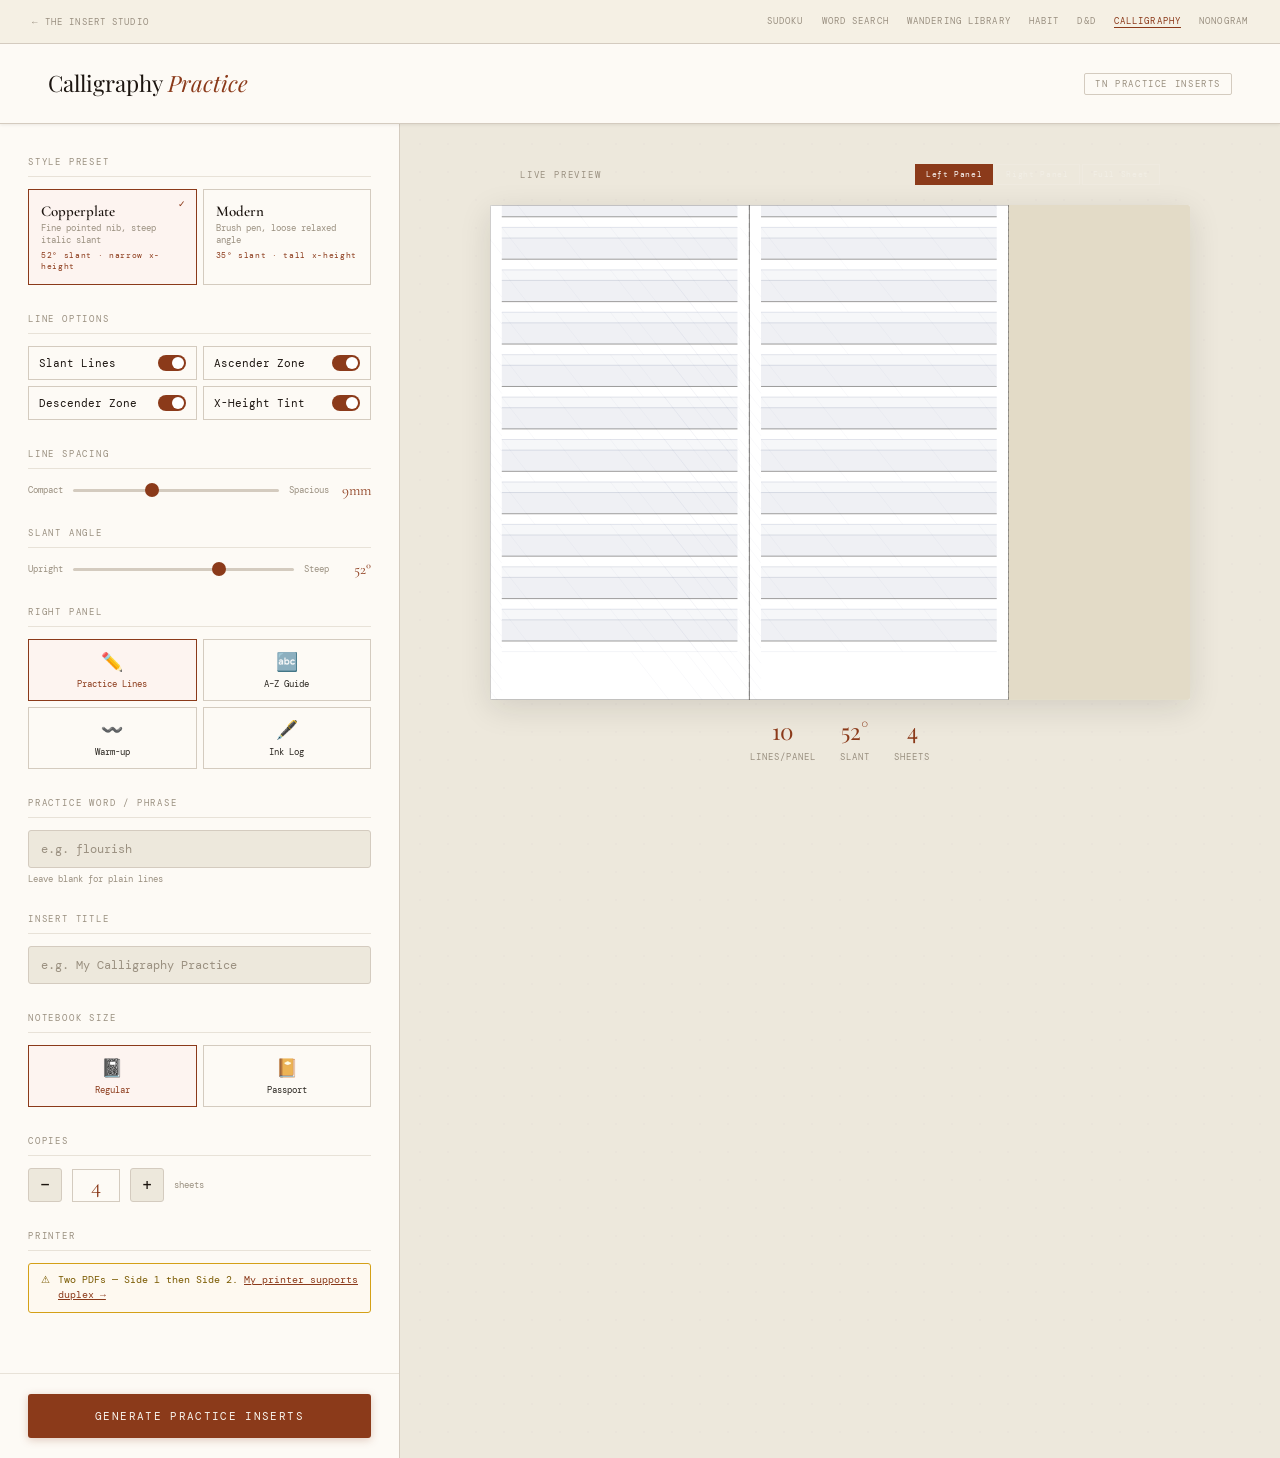
==== calligraphy/index.html @ ae4978d7 "Merge all tn-* generators into one site with a shared stylesheet - Move each generator to its own fo" ====
<!DOCTYPE html>
<html lang="en">
<head>
<meta charset="UTF-8">
<meta name="viewport" content="width=device-width, initial-scale=1.0">
<title>Calligraphy Practice Inserts — The Insert Studio</title>
<script src="../assets/jspdf.umd.min.js"></script>
<link href="https://fonts.googleapis.com/css2?family=Playfair+Display:ital,wght@0,400;0,700;0,900;1,400;1,700&family=DM+Mono:wght@300;400;500&family=IM+Fell+English:ital@0;1&family=Cormorant+Garamond:ital,wght@0,300;0,400;0,600;1,300;1,400&display=swap" rel="stylesheet">
<link rel="stylesheet" href="../assets/studio.css">
<script src="../assets/studio.js" defer></script>
<style>
/* calligraphy-specific styles; shared styles live in ../assets/studio.css */
:root { --ink-soft: #2a2620; --blue: #1a3a5c; --sage: #3a5c3a; }
/* ── Back nav ── */
/* ── Header ── */
/* ── Layout ── */
/* ── Settings ── */
/* Preset cards */
.preset-grid { display: grid; grid-template-columns: 1fr 1fr; gap: 6px; }
.preset-card { border: 1.5px solid var(--rule); padding: 12px; cursor: pointer; transition: all 0.12s; background: var(--warm); position: relative; }
.preset-card:hover { border-color: var(--accent); }
.preset-card.active { border-color: var(--accent); background: #fdf4f0; }
.preset-card.active::after { content: '✓'; position: absolute; top: 8px; right: 10px; font-size: 0.6rem; color: var(--accent); }
.preset-name { font-family: 'Cormorant Garamond', serif; font-size: 1rem; font-weight: 600; margin-bottom: 2px; }
.preset-sub { font-size: 0.58rem; color: var(--muted); line-height: 1.4; }
.preset-angle { font-size: 0.55rem; letter-spacing: 0.08em; color: var(--accent); margin-top: 4px; }
/* Toggle grid */
.toggle-grid { display: grid; grid-template-columns: 1fr 1fr; gap: 6px; }
.toggle-item { display: flex; align-items: center; justify-content: space-between; padding: 8px 10px; border: 1.5px solid var(--rule); background: var(--warm); cursor: pointer; }
.toggle-item:hover { border-color: var(--accent); }
.toggle-dot { width: 28px; height: 16px; background: var(--rule); border-radius: 8px; position: relative; transition: background 0.15s; flex-shrink: 0; }
.toggle-dot.on { background: var(--accent); }
.toggle-dot::after { content: ''; position: absolute; top: 2px; left: 2px; width: 12px; height: 12px; background: white; border-radius: 50%; transition: transform 0.15s; }
.toggle-dot.on::after { transform: translateX(12px); }
/* Slider */
.slider-row { display: flex; align-items: center; gap: 10px; }
.slider { flex: 1; -webkit-appearance: none; height: 3px; background: var(--rule); outline: none; border-radius: 2px; }
.slider::-webkit-slider-thumb { -webkit-appearance: none; width: 14px; height: 14px; background: var(--accent); border-radius: 50%; cursor: pointer; }
.slider-val { font-family: 'Cormorant Garamond', serif; font-size: 1rem; min-width: 32px; text-align: right; color: var(--accent); }
/* Mode selector */
.mode-grid { display: grid; grid-template-columns: 1fr 1fr; gap: 6px; }
.mode-btn { padding: 10px 8px; border: 1.5px solid var(--rule); background: var(--warm); cursor: pointer; font-family: 'DM Mono', monospace; font-size: 0.62rem; text-align: center; transition: all 0.12s; color: var(--ink-soft); }
.mode-btn:hover { border-color: var(--accent); }
.mode-btn.active { border-color: var(--accent); background: #fdf4f0; color: var(--accent); }
.mode-icon { display: block; font-size: 1.2rem; margin-bottom: 4px; }
/* Text input */
/* Count row */
.count-val { font-family: 'Cormorant Garamond', serif; font-size: 1.5rem; width: 48px; text-align: center; border: 1.5px solid var(--rule); background: var(--warm); padding: 2px; outline: none; color: var(--accent); -moz-appearance: textfield; }
.count-val::-webkit-inner-spin-button { -webkit-appearance: none; }
/* Duplex */
.duplex-banner.ok { background: #f0f7f0; border-color: #3a6a3a; color: #2a4a2a; }
/* Generate */
/* ── Preview ── */
.preview-tabs { display: flex; gap: 2px; }
.preview-tab { font-size: 0.54rem; letter-spacing: 0.08em; padding: 4px 10px; border: 1px solid rgba(255,255,255,0.1); cursor: pointer; background: transparent; color: rgba(255,255,255,0.3); transition: all 0.12s; font-family: 'DM Mono', monospace; }
.preview-tab.active { background: var(--accent); color: white; border-color: var(--accent); }
.preview-sheet { width: 100%; max-width: 700px; position: relative; z-index: 1; background: white; box-shadow: var(--shadow-lg); overflow: hidden; aspect-ratio: 297 / 210; }
/* Modal */
/* Word list hidden/shown */
.word-row { display: none; }
.word-row.visible { display: block; }
</style>
</head>
<body>

<nav class="topbar" data-tool="calligraphy"><a href="../">← The Insert Studio</a></nav>

<header>
  <div class="logo">Calligraphy <em>Practice</em></div>
  <div class="header-tag">TN Practice Inserts</div>
</header>

<main>
<aside class="settings-panel">
<div class="settings-inner">

  <!-- Style preset -->
  <div class="section">
    <div class="section-title">Style Preset</div>
    <div class="preset-grid">
      <div class="preset-card active" id="preset-copperplate" onclick="setPreset('copperplate')">
        <div class="preset-name">Copperplate</div>
        <div class="preset-sub">Fine pointed nib, steep italic slant</div>
        <div class="preset-angle">52° slant · narrow x-height</div>
      </div>
      <div class="preset-card" id="preset-modern" onclick="setPreset('modern')">
        <div class="preset-name">Modern</div>
        <div class="preset-sub">Brush pen, loose relaxed angle</div>
        <div class="preset-angle">35° slant · tall x-height</div>
      </div>
    </div>
  </div>

  <!-- Line options -->
  <div class="section">
    <div class="section-title">Line Options</div>
    <div class="toggle-grid">
      <div class="toggle-item" onclick="tog('slant')">
        <span class="toggle-label">Slant Lines</span>
        <div class="toggle-dot on" id="tog-slant"></div>
      </div>
      <div class="toggle-item" onclick="tog('ascender')">
        <span class="toggle-label">Ascender Zone</span>
        <div class="toggle-dot on" id="tog-ascender"></div>
      </div>
      <div class="toggle-item" onclick="tog('descender')">
        <span class="toggle-label">Descender Zone</span>
        <div class="toggle-dot on" id="tog-descender"></div>
      </div>
      <div class="toggle-item" onclick="tog('tint')">
        <span class="toggle-label">X-Height Tint</span>
        <div class="toggle-dot on" id="tog-tint"></div>
      </div>
    </div>
  </div>

  <!-- Line spacing -->
  <div class="section">
    <div class="section-title">Line Spacing</div>
    <div class="slider-row">
      <span style="font-size:0.58rem;color:var(--muted)">Compact</span>
      <input type="range" class="slider" id="spacingSlider" min="6" max="14" value="9" step="1" oninput="updateSpacingLabel();updatePreview()">
      <span style="font-size:0.58rem;color:var(--muted)">Spacious</span>
      <span class="slider-val" id="spacingVal">9mm</span>
    </div>
  </div>

  <!-- Slant angle -->
  <div class="section" id="slantSection">
    <div class="section-title">Slant Angle</div>
    <div class="slider-row">
      <span style="font-size:0.58rem;color:var(--muted)">Upright</span>
      <input type="range" class="slider" id="slantSlider" min="15" max="70" value="52" step="1" oninput="updateSlantLabel();updatePreview()">
      <span style="font-size:0.58rem;color:var(--muted)">Steep</span>
      <span class="slider-val" id="slantVal">52°</span>
    </div>
  </div>

  <!-- Right panel mode -->
  <div class="section">
    <div class="section-title">Right Panel</div>
    <div class="mode-grid">
      <button class="mode-btn active" id="mode-practice" onclick="setMode('practice')">
        <span class="mode-icon">✏️</span>Practice Lines
      </button>
      <button class="mode-btn" id="mode-alphabet" onclick="setMode('alphabet')">
        <span class="mode-icon">🔤</span>A–Z Guide
      </button>
      <button class="mode-btn" id="mode-warmup" onclick="setMode('warmup')">
        <span class="mode-icon">〰️</span>Warm-up
      </button>
      <button class="mode-btn" id="mode-inklog" onclick="setMode('inklog')">
        <span class="mode-icon">🖋️</span>Ink Log
      </button>
    </div>
  </div>

  <!-- Word / phrase (shown when mode = practice) -->
  <div class="section word-row visible" id="wordRow">
    <div class="section-title">Practice Word / Phrase</div>
    <input type="text" class="text-input" id="practiceWord" placeholder="e.g. flourish" maxlength="24" oninput="updatePreview()">
    <div style="font-size:0.58rem;color:var(--muted);margin-top:5px;">Leave blank for plain lines</div>
  </div>

  <!-- Insert title -->
  <div class="section">
    <div class="section-title">Insert Title</div>
    <input type="text" class="text-input" id="insertTitle" placeholder="e.g. My Calligraphy Practice" maxlength="32" oninput="updatePreview()">
  </div>

  <!-- Size -->
  <div class="section">
    <div class="section-title">Notebook Size</div>
    <div style="display:grid;grid-template-columns:1fr 1fr;gap:6px;">
      <label style="cursor:pointer;"><input type="radio" name="size" value="regular" checked style="display:none" onchange="updatePreview()">
        <div class="mode-btn active" id="size-regular" onclick="setSizeBtn('regular')"><span class="mode-icon">📓</span>Regular</div>
      </label>
      <label style="cursor:pointer;"><input type="radio" name="size" value="passport" style="display:none" onchange="updatePreview()">
        <div class="mode-btn" id="size-passport" onclick="setSizeBtn('passport')"><span class="mode-icon">📔</span>Passport</div>
      </label>
    </div>
  </div>

  <!-- Copies -->
  <div class="section">
    <div class="section-title">Copies</div>
    <div class="count-row">
      <button class="count-btn" onclick="changeCount(-1)">−</button>
      <input type="number" class="count-val" id="countVal" value="4" min="1" max="99">
      <button class="count-btn" onclick="changeCount(1)">+</button>
      <span style="font-size:0.58rem;color:var(--muted)">sheets</span>
    </div>
  </div>

  <!-- Printer -->
  <div class="section">
    <div class="section-title">Printer</div>
    <div id="duplexBanner" class="duplex-banner manual">
      <span>⚠</span>
      <span>Two PDFs — Side 1 then Side 2. <a href="#" id="duplexOverride" style="color:var(--accent)">My printer supports duplex →</a></span>
    </div>
  </div>

</div><!-- /settings-inner -->
<div class="settings-footer">
  <button class="generate-btn" id="generateBtn">Generate Practice Inserts</button>
  <div class="progress" id="progress">
    <div class="progress-track"><div class="progress-fill" id="progressFill"></div></div>
    <div class="progress-text" id="progressText">Ruling your pages...</div>
  </div>
</div>
</aside>

<!-- Preview -->
<section class="preview-panel">
  <div class="preview-header">
    <span class="preview-label">Live Preview</span>
    <div class="preview-tabs">
      <button class="preview-tab active" onclick="setPreviewTab('left')">Left Panel</button>
      <button class="preview-tab" onclick="setPreviewTab('right')">Right Panel</button>
      <button class="preview-tab" onclick="setPreviewTab('both')">Full Sheet</button>
    </div>
  </div>
  <div class="preview-sheet"><canvas id="previewCanvas"></canvas></div>
  <div class="preview-info">
    <div class="preview-stat"><span class="preview-stat-val" id="statLines">—</span><span class="preview-stat-label">Lines/Panel</span></div>
    <div class="preview-stat"><span class="preview-stat-val" id="statAngle">—</span><span class="preview-stat-label">Slant</span></div>
    <div class="preview-stat"><span class="preview-stat-val" id="statSheets">4</span><span class="preview-stat-label">Sheets</span></div>
  </div>
</section>
</main>

<div class="modal-overlay" id="modalOverlay">
  <div class="modal">
    <div class="modal-title">Two-step printing</div>
    <div class="modal-sub">Manual duplex</div>
    <div id="modalSteps"></div>
    <div class="modal-actions">
      <button class="modal-btn" id="modalBtn">Download PDF</button>
      <button class="modal-btn ghost" onclick="document.getElementById('modalOverlay').classList.remove('visible')">Close</button>
    </div>
  </div>
</div>

<script>
const { jsPDF } = window.jspdf;

// ── State ─────────────────────────────────────────────────────────────────────
const state = {
  preset: 'copperplate',
  slant: 52,
  spacing: 9,
  mode: 'practice',
  previewTab: 'both',
  toggles: { slant: true, ascender: true, descender: true, tint: true },
};

let duplexSupported = false;
let generatedDoc = null;

// Preset configs
const PRESETS = {
  copperplate: { slant: 52, spacing: 9,  ascRatio: 0.5, descRatio: 0.5, xRatio: 1.0, colour: [30,50,100] },
  modern:      { slant: 35, spacing: 11, ascRatio: 0.6, descRatio: 0.4, xRatio: 1.2, colour: [30,70,40]  },
};

// ── UI helpers ────────────────────────────────────────────────────────────────
function setPreset(p) {
  state.preset = p;
  const cfg = PRESETS[p];
  state.slant = cfg.slant;
  document.getElementById('slantSlider').value = cfg.slant;
  document.getElementById('slantVal').textContent = cfg.slant + '°';
  state.spacing = cfg.spacing;
  document.getElementById('spacingSlider').value = cfg.spacing;
  document.getElementById('spacingVal').textContent = cfg.spacing + 'mm';
  document.querySelectorAll('.preset-card').forEach(el => el.classList.remove('active'));
  document.getElementById('preset-' + p).classList.add('active');
  updatePreview();
}

function tog(key) {
  state.toggles[key] = !state.toggles[key];
  document.getElementById('tog-' + key).classList.toggle('on', state.toggles[key]);
  if (key === 'slant') document.getElementById('slantSection').style.opacity = state.toggles.slant ? '1' : '0.4';
  updatePreview();
}

function setMode(m) {
  state.mode = m;
  document.querySelectorAll('.mode-btn[id^="mode-"]').forEach(el => el.classList.remove('active'));
  document.getElementById('mode-' + m).classList.add('active');
  document.getElementById('wordRow').classList.toggle('visible', m === 'practice');
  updatePreview();
}

function setPreviewTab(t) {
  state.previewTab = t;
  document.querySelectorAll('.preview-tab').forEach((el,i) => el.classList.toggle('active', ['left','right','both'][i] === t));
  updatePreview();
}

function setSizeBtn(s) {
  document.getElementById('size-regular').classList.toggle('active', s === 'regular');
  document.getElementById('size-passport').classList.toggle('active', s === 'passport');
  document.querySelector(`input[value="${s}"]`).checked = true;
  updatePreview();
}

function changeCount(d) {
  const el = document.getElementById('countVal');
  el.value = Math.max(1, parseInt(el.value) + d);
  updateStats(); updatePreview();
}

function updateSpacingLabel() {
  state.spacing = parseInt(document.getElementById('spacingSlider').value);
  document.getElementById('spacingVal').textContent = state.spacing + 'mm';
}
function updateSlantLabel() {
  state.slant = parseInt(document.getElementById('slantSlider').value);
  document.getElementById('slantVal').textContent = state.slant + '°';
}

function getSize()  { return document.querySelector('input[name="size"]:checked')?.value || 'regular'; }
function getCount() { return parseInt(document.getElementById('countVal').value) || 4; }
function getWord()  { return document.getElementById('practiceWord')?.value.trim() || ''; }
function getTitle() { return document.getElementById('insertTitle')?.value.trim() || ''; }

function updateStats() {
  const spacing = parseInt(document.getElementById('spacingSlider').value);
  const ph = getSize() === 'regular' ? 210 : 98;
  const cfg = PRESETS[state.preset];
  const totalH = spacing * (1 + cfg.ascRatio + cfg.descRatio);
  const lines = Math.floor((ph - 16) / (totalH));
  document.getElementById('statLines').textContent = lines;
  document.getElementById('statAngle').textContent = state.slant + '°';
  document.getElementById('statSheets').textContent = getCount();
}

document.getElementById('duplexBanner').addEventListener('click', e => {
  if (e.target.id === 'duplexOverride') {
    e.preventDefault();
    duplexSupported = true;
    const b = document.getElementById('duplexBanner');
    b.className = 'duplex-banner ok';
    b.innerHTML = '<span>✓</span><span>Duplex enabled — one combined PDF.</span>';
  }
});
document.getElementById('modalOverlay').addEventListener('click', e => {
  if (e.target === document.getElementById('modalOverlay')) document.getElementById('modalOverlay').classList.remove('visible');
});

function setProgress(pct, text) {
  document.getElementById('progressFill').style.width = pct + '%';
  document.getElementById('progressText').textContent = text;
}

// ── PDF DRAWING ───────────────────────────────────────────────────────────────
function getLineConfig(spacingMM) {
  const cfg = PRESETS[state.preset];
  const x = spacingMM * cfg.xRatio;
  const a = spacingMM * cfg.ascRatio;
  const d = spacingMM * cfg.descRatio;
  return { x, a, d, total: x + a + d };
}

function drawPracticeGrid(doc, px, py, pw, ph, opts = {}) {
  const { spacing, slantAngle, showSlant, showAsc, showDesc, showTint, title, word } = opts;
  const cfg = PRESETS[state.preset];
  const lc = getLineConfig(spacing);
  const m = 5;
  const iw = pw - m * 2;

  // Background
  doc.setFillColor(255, 255, 255);
  doc.rect(px, py, pw, ph, 'F');

  // Title strip
  if (title) {
    doc.setFillColor(14, 12, 10);
    doc.rect(px, py, pw, 9, 'F');
    doc.setFont('times', 'italic');
    doc.setFontSize(6);
    doc.setTextColor(245, 240, 228);
    doc.text(title, px + pw / 2, py + 6, { align: 'center' });
  }

  const startY = py + (title ? 12 : m);
  const availH = ph - (title ? 12 : m) - m;
  const numLines = Math.floor(availH / lc.total);

  for (let i = 0; i < numLines; i++) {
    const by = startY + i * lc.total; // baseline Y

    // Ascender zone tint
    if (showTint && showAsc) {
      doc.setFillColor(cfg.colour[0], cfg.colour[1], cfg.colour[2]);
      doc.setGState(new doc.GState({ opacity: 0.04 }));
      doc.rect(px + m, by - lc.a, iw, lc.a, 'F');
      doc.setGState(new doc.GState({ opacity: 1 }));
    }
    // X-height tint
    if (showTint) {
      doc.setFillColor(cfg.colour[0], cfg.colour[1], cfg.colour[2]);
      doc.setGState(new doc.GState({ opacity: 0.07 }));
      doc.rect(px + m, by - lc.x, iw, lc.x, 'F');
      doc.setGState(new doc.GState({ opacity: 1 }));
    }

    // Descender line
    if (showDesc) {
      doc.setDrawColor(cfg.colour[0], cfg.colour[1], cfg.colour[2]);
      doc.setLineWidth(0.15);
      const dy = by + lc.d;
      doc.line(px + m, dy, px + pw - m, dy);
    }
    // X-height top line
    doc.setDrawColor(cfg.colour[0], cfg.colour[1], cfg.colour[2]);
    doc.setLineWidth(showAsc ? 0.2 : 0.3);
    doc.line(px + m, by - lc.x, px + pw - m, by - lc.x);

    // Ascender top line
    if (showAsc) {
      doc.setLineWidth(0.15);
      doc.line(px + m, by - lc.x - lc.a, px + pw - m, by - lc.x - lc.a);
    }

    // Baseline — bold
    doc.setDrawColor(20, 18, 14);
    doc.setLineWidth(0.4);
    doc.line(px + m, by, px + pw - m, by);

    // Slant lines
    if (showSlant) {
      const angleRad = (90 - slantAngle) * Math.PI / 180;
      const tanA = Math.tan(angleRad);
      const totalH = lc.total;
      const slantSpacing = totalH / tanA;
      const lineH = lc.a + lc.x + lc.d;
      const lineTop = by - lc.x - lc.a;
      const lineBot = by + lc.d;

      // Start from left margin, step across
      let sx = px + m - (Math.floor((px + m) / slantSpacing) + 1) * slantSpacing % slantSpacing;
      while (sx < px + pw - m) {
        const tx = sx + lineH * tanA;
        // Clip to panel: compute visible intersection
        const x1 = Math.max(px + m, Math.min(sx, tx));
        const x2 = Math.min(px + pw - m, Math.max(sx, tx));
        if (x2 > x1) {
          const t1 = (x1 - sx) / (lineH * tanA);
          const t2 = (x2 - sx) / (lineH * tanA);
          const y1 = lineTop + t1 * lineH;
          const y2 = lineTop + t2 * lineH;
          doc.setDrawColor(cfg.colour[0], cfg.colour[1], cfg.colour[2]);
          doc.setLineWidth(0.1);
          doc.line(x1, y1, x2, y2);
        }
        sx += slantSpacing;
      }
    }

    // Practice word ghost text
    if (word) {
      doc.setFont('times', 'italic');
      doc.setFontSize(lc.x * 2.1);
      doc.setTextColor(cfg.colour[0], cfg.colour[1], cfg.colour[2]);
      doc.setGState(new doc.GState({ opacity: 0.07 }));
      let repeat = word + '  ';
      while (doc.getTextWidth(repeat) < iw) repeat += word + '  ';
      doc.text(repeat, px + m, by - 0.5, { maxWidth: iw });
      doc.setGState(new doc.GState({ opacity: 1 }));
    }
  }

  // Outer border
  doc.setDrawColor(30, 25, 18);
  doc.setLineWidth(0.5);
  doc.rect(px, py, pw, ph);
}

function drawAlphabetPanel(doc, px, py, pw, ph, opts = {}) {
  const { title } = opts;
  const m = 5, iw = pw - m * 2;
  doc.setFillColor(255, 255, 255);
  doc.rect(px, py, pw, ph, 'F');

  if (title) {
    doc.setFillColor(14, 12, 10);
    doc.rect(px, py, pw, 9, 'F');
    doc.setFont('times', 'italic');
    doc.setFontSize(6);
    doc.setTextColor(245, 240, 228);
    doc.text('A–Z Guide', px + pw / 2, py + 6, { align: 'center' });
  }

  const startY = py + (title ? 13 : m + 2);
  const cols = 4, rows = 7;
  const letters = 'ABCDEFGHIJKLMNOPQRSTUVWXYZ'.split('');
  const cw = iw / cols;
  const ch = (ph - startY + py - m) / rows;

  letters.forEach((lt, i) => {
    if (i >= 26) return;
    const col = i % cols;
    const row = Math.floor(i / cols);
    const cx = px + m + col * cw;
    const cy = startY + row * ch;

    // Cell border
    doc.setDrawColor(200, 190, 170);
    doc.setLineWidth(0.15);
    doc.rect(cx, cy, cw, ch);

    // Letter label
    doc.setFont('times', 'bold');
    doc.setFontSize(5);
    doc.setTextColor(160, 145, 120);
    doc.text(lt, cx + 1.5, cy + 4.5);

    // Guide baseline in cell
    const cfg = PRESETS[state.preset];
    doc.setDrawColor(cfg.colour[0], cfg.colour[1], cfg.colour[2]);
    doc.setLineWidth(0.2);
    const bly = cy + ch * 0.72;
    doc.line(cx + 1, bly, cx + cw - 1, bly);
    doc.setLineWidth(0.1);
    doc.line(cx + 1, bly - ch * 0.28, cx + cw - 1, bly - ch * 0.28);

    // Ghost letter
    doc.setFont('times', 'italic');
    doc.setFontSize(ch * 1.0);
    doc.setTextColor(cfg.colour[0], cfg.colour[1], cfg.colour[2]);
    doc.setGState(new doc.GState({ opacity: 0.09 }));
    doc.text(lt.toLowerCase(), cx + cw / 2, bly, { align: 'center' });
    doc.setGState(new doc.GState({ opacity: 1 }));
  });

  // Lowercase second pass below
  doc.setFont('times', 'italic');
  doc.setFontSize(5);
  doc.setTextColor(180, 160, 130);
  const notesY = startY + rows * ch + 3;
  if (notesY < py + ph - 6) {
    doc.text('Practice writing each letter between the guide lines in each cell.', px + pw / 2, notesY, { align: 'center', maxWidth: iw });
  }

  doc.setDrawColor(30, 25, 18);
  doc.setLineWidth(0.5);
  doc.rect(px, py, pw, ph);
}

function drawWarmupPanel(doc, px, py, pw, ph, opts = {}) {
  const m = 5, iw = pw - m * 2;
  doc.setFillColor(255, 255, 255);
  doc.rect(px, py, pw, ph, 'F');

  doc.setFillColor(14, 12, 10);
  doc.rect(px, py, pw, 9, 'F');
  doc.setFont('times', 'italic');
  doc.setFontSize(6);
  doc.setTextColor(245, 240, 228);
  doc.text('Warm-up Strokes', px + pw / 2, py + 6, { align: 'center' });

  const cfg = PRESETS[state.preset];
  const strokes = [
    { name: 'Upstrokes',    hint: 'thin, hairline up' },
    { name: 'Downstrokes',  hint: 'thick, shaded down' },
    { name: 'Ovals',        hint: 'counter-clockwise' },
    { name: 'Compound curve', hint: 'thin up, thick down' },
    { name: 'Loops',        hint: 'ascender loops' },
    { name: 'Underturn',    hint: 'u-shape' },
  ];

  const sectionH = (ph - 12) / strokes.length;

  strokes.forEach((s, i) => {
    const sy = py + 12 + i * sectionH;

    // Label
    doc.setFont('times', 'italic');
    doc.setFontSize(4.5);
    doc.setTextColor(120, 100, 70);
    doc.text(`${s.name}  ·  ${s.hint}`, px + m, sy + 4);

    // Baseline
    doc.setDrawColor(20, 18, 14);
    doc.setLineWidth(0.35);
    const bly = sy + sectionH * 0.78;
    doc.line(px + m, bly, px + pw - m, bly);
    // X-height
    doc.setDrawColor(cfg.colour[0], cfg.colour[1], cfg.colour[2]);
    doc.setLineWidth(0.15);
    doc.line(px + m, bly - sectionH * 0.3, px + pw - m, bly - sectionH * 0.3);

    // Tint
    doc.setFillColor(cfg.colour[0], cfg.colour[1], cfg.colour[2]);
    doc.setGState(new doc.GState({ opacity: 0.05 }));
    doc.rect(px + m, bly - sectionH * 0.3, iw, sectionH * 0.3, 'F');
    doc.setGState(new doc.GState({ opacity: 1 }));

    // Divider
    if (i > 0) {
      doc.setDrawColor(210, 200, 180);
      doc.setLineWidth(0.1);
      doc.line(px + m, sy, px + pw - m, sy);
    }
  });

  doc.setDrawColor(30, 25, 18);
  doc.setLineWidth(0.5);
  doc.rect(px, py, pw, ph);
}

function drawInkLogPanel(doc, px, py, pw, ph) {
  const m = 5, iw = pw - m * 2;
  doc.setFillColor(255, 255, 255);
  doc.rect(px, py, pw, ph, 'F');

  doc.setFillColor(14, 12, 10);
  doc.rect(px, py, pw, 9, 'F');
  doc.setFont('times', 'italic');
  doc.setFontSize(6);
  doc.setTextColor(245, 240, 228);
  doc.text('Ink & Tools Log', px + pw / 2, py + 6, { align: 'center' });

  const entries = 5;
  const entryH = (ph - 16) / entries;
  const cfg = PRESETS[state.preset];

  for (let i = 0; i < entries; i++) {
    const ey = py + 14 + i * entryH;

    doc.setDrawColor(190, 175, 150);
    doc.setLineWidth(0.2);
    doc.rect(px + m, ey, iw, entryH - 1);

    // Swatch box
    const swatchW = 14, swatchH = entryH * 0.5;
    doc.setDrawColor(160, 145, 120);
    doc.setLineWidth(0.2);
    doc.rect(px + m + 1, ey + entryH * 0.25, swatchW, swatchH);

    // Fields
    const fx = px + m + swatchW + 4;
    const fw = iw - swatchW - 5;
    const fields = [['Ink', fw * 0.5], ['Nib', fw * 0.25], ['Date', fw * 0.25]];
    let fx2 = fx;
    fields.forEach(([label, w]) => {
      doc.setFont('times', 'italic');
      doc.setFontSize(3.8);
      doc.setTextColor(140, 120, 90);
      doc.text(label, fx2, ey + 5);
      doc.setDrawColor(180, 165, 140);
      doc.setLineWidth(0.15);
      doc.setLineDashPattern([0.5, 0.8], 0);
      doc.line(fx2, ey + 7.5, fx2 + w - 2, ey + 7.5);
      doc.setLineDashPattern([], 0);
      fx2 += w;
    });

    // Notes line
    doc.setFont('times', 'italic');
    doc.setFontSize(3.5);
    doc.setTextColor(160, 140, 110);
    doc.text('Notes:', px + m + swatchW + 4, ey + entryH * 0.72);
    doc.setDrawColor(190, 175, 150);
    doc.setLineWidth(0.15);
    doc.line(px + m + swatchW + 16, ey + entryH * 0.73, px + pw - m - 1, ey + entryH * 0.73);
  }

  doc.setDrawColor(30, 25, 18);
  doc.setLineWidth(0.5);
  doc.rect(px, py, pw, ph);
}

// ── Build right panel ─────────────────────────────────────────────────────────
function drawRightPanel(doc, px, py, pw, ph, opts) {
  if (state.mode === 'practice') {
    drawPracticeGrid(doc, px, py, pw, ph, opts);
  } else if (state.mode === 'alphabet') {
    drawAlphabetPanel(doc, px, py, pw, ph, opts);
  } else if (state.mode === 'warmup') {
    drawWarmupPanel(doc, px, py, pw, ph, opts);
  } else if (state.mode === 'inklog') {
    drawInkLogPanel(doc, px, py, pw, ph);
  }
}

// ── Build doc ─────────────────────────────────────────────────────────────────
function buildDoc() {
  const doc = new jsPDF({ orientation: 'landscape', unit: 'mm', format: 'a4' });
  const W = 297, H = 210;
  const size = getSize();
  const colW = size === 'regular' ? 110 : 134;
  const ph = size === 'regular' ? 210 : 98;
  const count = getCount();
  const title = getTitle();
  const word  = getWord();

  const opts = {
    spacing: state.spacing,
    slantAngle: state.slant,
    showSlant: state.toggles.slant,
    showAsc: state.toggles.ascender,
    showDesc: state.toggles.descender,
    showTint: state.toggles.tint,
    title,
    word,
  };

  for (let i = 0; i < count; i++) {
    if (i > 0) doc.addPage();

    if (size === 'regular') {
      // Left: practice grid, Right: selected panel
      drawPracticeGrid(doc, 0, 0, colW, H, opts);
      drawRightPanel(doc, colW, 0, colW, H, opts);
    } else {
      // Passport: 4 panels on A4
      const sx = (W - colW * 2) / 2, sy = (H - ph * 2) / 2;
      drawPracticeGrid(doc, sx, sy, colW, ph, opts);
      drawRightPanel(doc, sx + colW, sy, colW, ph, opts);
      drawPracticeGrid(doc, sx, sy + ph, colW, ph, opts);
      drawRightPanel(doc, sx + colW, sy + ph, colW, ph, opts);
    }

    // Fold/cut lines
    doc.setDrawColor(100, 100, 100); doc.setLineWidth(0.25);
    doc.setLineDashPattern([2, 1.5], 0); doc.line(colW, 0, colW, H);
    doc.setLineDashPattern([0.8, 2], 0); doc.setDrawColor(80, 80, 80);
    doc.line(2 * colW, 0, 2 * colW, H);
    doc.setLineDashPattern([], 0);
    doc.setFont('times', 'italic'); doc.setFontSize(3.8); doc.setTextColor(140, 130, 110);
    doc.text('--- fold', 2 * colW + 2, H / 2 - 4);
    doc.text('... cut', 2 * colW + 2, H / 2);
  }
  return doc;
}

// ── Generate ──────────────────────────────────────────────────────────────────
document.getElementById('generateBtn').addEventListener('click', async () => {
  const btn = document.getElementById('generateBtn');
  btn.disabled = true;
  document.getElementById('progress').classList.add('visible');
  setProgress(30, 'Ruling your pages...');
  await new Promise(r => setTimeout(r, 80));
  setProgress(75, 'Drawing guide lines...');
  await new Promise(r => setTimeout(r, 80));
  const doc = buildDoc();
  const slug = state.preset + '-calligraphy';
  setProgress(100, 'Done!');
  await new Promise(r => setTimeout(r, 300));

  if (duplexSupported) {
    doc.save(`${slug}.pdf`);
  } else {
    generatedDoc = { doc, slug };
    document.getElementById('modalSteps').innerHTML = `
      <div class="step"><div class="step-num">1</div><div class="step-text">Click <strong>Download</strong> and print on A4 <strong>landscape</strong>.</div></div>
      <div class="step"><div class="step-num">2</div><div class="step-text">Flip the stack face-down, reinsert without rotating.</div></div>
      <div class="step"><div class="step-num">3</div><div class="step-text">Fold at 110mm, cut at 220mm. Trim and insert into your TN.</div></div>`;
    const mb = document.getElementById('modalBtn');
    mb.textContent = 'Download PDF'; mb.disabled = false;
    mb.onclick = () => {
      generatedDoc.doc.save(generatedDoc.slug + '.pdf');
      document.querySelectorAll('#modalSteps .step-num').forEach(el => { el.classList.add('done'); el.textContent = '✓'; });
      mb.textContent = '✓ Done!'; mb.disabled = true;
    };
    document.getElementById('modalOverlay').classList.add('visible');
  }

  btn.disabled = false;
  document.getElementById('progress').classList.remove('visible');
  document.getElementById('progressFill').style.width = '0%';
});

// ── CANVAS PREVIEW ────────────────────────────────────────────────────────────
function updatePreview() {
  updateStats();
  const canvas = document.getElementById('previewCanvas');
  const rect = canvas.parentElement.getBoundingClientRect();
  const W = rect.width, H = rect.height;
  if (!W || !H) { setTimeout(updatePreview, 150); return; }
  canvas.style.width = W + 'px'; canvas.style.height = H + 'px';
  canvas.width = Math.round(W * devicePixelRatio);
  canvas.height = Math.round(H * devicePixelRatio);
  const ctx = canvas.getContext('2d');
  ctx.scale(devicePixelRatio, devicePixelRatio);
  ctx.fillStyle = '#f0ead8'; ctx.fillRect(0, 0, W, H);

  const sc = W / 297;
  const colW = 110 * sc;
  const tab = state.previewTab;

  if (tab === 'both' || tab === 'left') {
    drawCanvasGrid(ctx, 0, 0, colW, H, sc);
  }
  if (tab === 'both' || tab === 'right') {
    if (state.mode === 'practice') drawCanvasGrid(ctx, colW, 0, colW, H, sc);
    else if (state.mode === 'alphabet') drawCanvasAlphabet(ctx, colW, 0, colW, H, sc);
    else if (state.mode === 'warmup')   drawCanvasWarmup(ctx, colW, 0, colW, H, sc);
    else if (state.mode === 'inklog')   drawCanvasInklog(ctx, colW, 0, colW, H, sc);
  }

  if (tab === 'both') {
    // Fold line
    ctx.strokeStyle = 'rgba(100,100,100,0.4)'; ctx.lineWidth = 0.8;
    ctx.setLineDash([5, 4]); ctx.beginPath(); ctx.moveTo(colW, 0); ctx.lineTo(colW, H); ctx.stroke();
    // Cut line
    ctx.setLineDash([2, 4]); ctx.strokeStyle = 'rgba(80,80,80,0.4)';
    ctx.beginPath(); ctx.moveTo(2 * colW, 0); ctx.lineTo(2 * colW, H); ctx.stroke();
    ctx.setLineDash([]);
    // Waste strip
    ctx.fillStyle = 'rgba(200,190,165,0.35)'; ctx.fillRect(2 * colW, 0, W - 2 * colW, H);
  }
}

function getCanvasCfg() {
  return PRESETS[state.preset];
}

function drawCanvasGrid(ctx, px, py, pw, ph, sc) {
  const cfg = getCanvasCfg();
  const m = 5 * sc;
  const spacing = state.spacing * sc;
  const lc = {
    x: spacing * cfg.xRatio,
    a: spacing * cfg.ascRatio,
    d: spacing * cfg.descRatio,
  };
  lc.total = lc.x + lc.a + lc.d;

  ctx.fillStyle = '#fff'; ctx.fillRect(px, py, pw, ph);

  const title = getTitle();
  let startY = py + m;
  if (title) {
    ctx.fillStyle = '#0e0c0a'; ctx.fillRect(px, py, pw, 9 * sc);
    ctx.font = `italic ${5 * sc}px serif`; ctx.fillStyle = '#f5f0e4';
    ctx.textAlign = 'center'; ctx.fillText(title, px + pw / 2, py + 6.5 * sc); ctx.textAlign = 'left';
    startY = py + 12 * sc;
  }

  const availH = ph - (startY - py) - m;
  const numLines = Math.floor(availH / lc.total);
  const [cr, cg, cb] = cfg.colour;

  for (let i = 0; i < numLines; i++) {
    const by = startY + i * lc.total;

    // Ascender tint
    if (state.toggles.tint && state.toggles.ascender) {
      ctx.fillStyle = `rgba(${cr},${cg},${cb},0.04)`;
      ctx.fillRect(px + m, by - lc.a - lc.x, pw - m * 2, lc.a);
    }
    // X-height tint
    if (state.toggles.tint) {
      ctx.fillStyle = `rgba(${cr},${cg},${cb},0.07)`;
      ctx.fillRect(px + m, by - lc.x, pw - m * 2, lc.x);
    }

    // Ascender line
    if (state.toggles.ascender) {
      ctx.strokeStyle = `rgba(${cr},${cg},${cb},0.35)`;
      ctx.lineWidth = 0.2; ctx.setLineDash([]);
      ctx.beginPath(); ctx.moveTo(px + m, by - lc.x - lc.a); ctx.lineTo(px + pw - m, by - lc.x - lc.a); ctx.stroke();
    }
    // X-height line
    ctx.strokeStyle = `rgba(${cr},${cg},${cb},0.5)`;
    ctx.lineWidth = 0.25;
    ctx.beginPath(); ctx.moveTo(px + m, by - lc.x); ctx.lineTo(px + pw - m, by - lc.x); ctx.stroke();

    // Baseline
    ctx.strokeStyle = 'rgba(20,18,14,0.8)'; ctx.lineWidth = 0.5;
    ctx.beginPath(); ctx.moveTo(px + m, by); ctx.lineTo(px + pw - m, by); ctx.stroke();

    // Descender line
    if (state.toggles.descender) {
      ctx.strokeStyle = `rgba(${cr},${cg},${cb},0.3)`;
      ctx.lineWidth = 0.18;
      ctx.beginPath(); ctx.moveTo(px + m, by + lc.d); ctx.lineTo(px + pw - m, by + lc.d); ctx.stroke();
    }

    // Slant lines
    if (state.toggles.slant) {
      const angleRad = (90 - state.slant) * Math.PI / 180;
      const tanA = Math.tan(angleRad);
      const lineH = lc.a + lc.x + lc.d;
      const slantSpacing = lineH / tanA;
      const lineTop = by - lc.x - lc.a;
      const lineBot = by + lc.d;

      ctx.strokeStyle = `rgba(${cr},${cg},${cb},0.2)`;
      ctx.lineWidth = 0.15;
      let sx = px + m - (slantSpacing * 3);
      while (sx < px + pw) {
        const bx = sx + lineH * tanA;
        ctx.beginPath();
        ctx.moveTo(Math.max(px + m, sx), sx >= px + m ? lineTop : lineTop + (px + m - sx) / tanA);
        ctx.lineTo(Math.min(px + pw - m, bx), bx <= px + pw - m ? lineBot : lineTop + (px + pw - m - sx) / tanA);
        ctx.stroke();
        sx += slantSpacing;
      }
    }
  }

  // Panel border
  ctx.strokeStyle = 'rgba(20,18,14,0.7)'; ctx.lineWidth = 0.6;
  ctx.strokeRect(px, py, pw, ph);
}

function drawCanvasAlphabet(ctx, px, py, pw, ph, sc) {
  const cfg = getCanvasCfg();
  const m = 5 * sc;
  ctx.fillStyle = '#fff'; ctx.fillRect(px, py, pw, ph);
  ctx.fillStyle = '#0e0c0a'; ctx.fillRect(px, py, pw, 9 * sc);
  ctx.font = `italic ${5 * sc}px serif`; ctx.fillStyle = '#f5f0e4';
  ctx.textAlign = 'center'; ctx.fillText('A–Z Guide', px + pw / 2, py + 6.5 * sc); ctx.textAlign = 'left';

  const letters = 'ABCDEFGHIJKLMNOPQRSTUVWXYZ'.split('');
  const cols = 4, rows = 7;
  const startY = py + 12 * sc;
  const cw = (pw - m * 2) / cols;
  const ch = (ph - 12 * sc - m) / rows;
  const [cr, cg, cb] = cfg.colour;

  letters.slice(0, 26).forEach((lt, i) => {
    const col = i % cols, row = Math.floor(i / cols);
    const cx = px + m + col * cw, cy = startY + row * ch;
    ctx.strokeStyle = 'rgba(200,190,170,0.6)'; ctx.lineWidth = 0.2;
    ctx.strokeRect(cx, cy, cw, ch);
    ctx.font = `bold ${4 * sc}px serif`; ctx.fillStyle = 'rgba(160,145,120,0.8)';
    ctx.fillText(lt, cx + 1.5 * sc, cy + 4.5 * sc);
    const bly = cy + ch * 0.72;
    ctx.strokeStyle = `rgba(${cr},${cg},${cb},0.5)`; ctx.lineWidth = 0.2;
    ctx.beginPath(); ctx.moveTo(cx + sc, bly); ctx.lineTo(cx + cw - sc, bly); ctx.stroke();
    ctx.strokeStyle = `rgba(${cr},${cg},${cb},0.25)`; ctx.lineWidth = 0.12;
    ctx.beginPath(); ctx.moveTo(cx + sc, bly - ch * 0.28); ctx.lineTo(cx + cw - sc, bly - ch * 0.28); ctx.stroke();
    ctx.font = `italic ${ch * 0.9}px serif`;
    ctx.fillStyle = `rgba(${cr},${cg},${cb},0.09)`;
    ctx.textAlign = 'center'; ctx.fillText(lt.toLowerCase(), cx + cw / 2, bly); ctx.textAlign = 'left';
  });
  ctx.strokeStyle = 'rgba(20,18,14,0.7)'; ctx.lineWidth = 0.6; ctx.strokeRect(px, py, pw, ph);
}

function drawCanvasWarmup(ctx, px, py, pw, ph, sc) {
  const cfg = getCanvasCfg();
  const m = 5 * sc;
  ctx.fillStyle = '#fff'; ctx.fillRect(px, py, pw, ph);
  ctx.fillStyle = '#0e0c0a'; ctx.fillRect(px, py, pw, 9 * sc);
  ctx.font = `italic ${5 * sc}px serif`; ctx.fillStyle = '#f5f0e4';
  ctx.textAlign = 'center'; ctx.fillText('Warm-up Strokes', px + pw / 2, py + 6.5 * sc); ctx.textAlign = 'left';

  const strokes = ['Upstrokes','Downstrokes','Ovals','Compound Curve','Loops','Underturn'];
  const sectionH = (ph - 12 * sc) / strokes.length;
  const [cr, cg, cb] = cfg.colour;

  strokes.forEach((s, i) => {
    const sy = py + 12 * sc + i * sectionH;
    ctx.font = `italic ${3.8 * sc}px serif`; ctx.fillStyle = 'rgba(120,100,70,0.7)';
    ctx.fillText(s, px + m, sy + 4 * sc);
    if (i > 0) {
      ctx.strokeStyle = 'rgba(210,200,180,0.5)'; ctx.lineWidth = 0.12;
      ctx.beginPath(); ctx.moveTo(px + m, sy); ctx.lineTo(px + pw - m, sy); ctx.stroke();
    }
    const bly = sy + sectionH * 0.78;
    ctx.strokeStyle = 'rgba(20,18,14,0.75)'; ctx.lineWidth = 0.45;
    ctx.beginPath(); ctx.moveTo(px + m, bly); ctx.lineTo(px + pw - m, bly); ctx.stroke();
    ctx.strokeStyle = `rgba(${cr},${cg},${cb},0.4)`; ctx.lineWidth = 0.18;
    ctx.beginPath(); ctx.moveTo(px + m, bly - sectionH * 0.3); ctx.lineTo(px + pw - m, bly - sectionH * 0.3); ctx.stroke();
    ctx.fillStyle = `rgba(${cr},${cg},${cb},0.05)`;
    ctx.fillRect(px + m, bly - sectionH * 0.3, pw - m * 2, sectionH * 0.3);
  });
  ctx.strokeStyle = 'rgba(20,18,14,0.7)'; ctx.lineWidth = 0.6; ctx.strokeRect(px, py, pw, ph);
}

function drawCanvasInklog(ctx, px, py, pw, ph, sc) {
  const m = 5 * sc;
  ctx.fillStyle = '#fff'; ctx.fillRect(px, py, pw, ph);
  ctx.fillStyle = '#0e0c0a'; ctx.fillRect(px, py, pw, 9 * sc);
  ctx.font = `italic ${5 * sc}px serif`; ctx.fillStyle = '#f5f0e4';
  ctx.textAlign = 'center'; ctx.fillText('Ink & Tools Log', px + pw / 2, py + 6.5 * sc); ctx.textAlign = 'left';

  const entries = 5;
  const entryH = (ph - 14 * sc) / entries;
  for (let i = 0; i < entries; i++) {
    const ey = py + 14 * sc + i * entryH;
    ctx.strokeStyle = 'rgba(190,175,150,0.6)'; ctx.lineWidth = 0.2; ctx.strokeRect(px + m, ey, pw - m * 2, entryH - sc);
    const swW = 14 * sc;
    ctx.strokeStyle = 'rgba(160,145,120,0.5)'; ctx.lineWidth = 0.18;
    ctx.strokeRect(px + m + sc, ey + entryH * 0.25, swW, entryH * 0.5);
    ctx.font = `italic ${3.5 * sc}px serif`; ctx.fillStyle = 'rgba(140,120,90,0.7)';
    ctx.fillText('Ink', px + m + swW + 4 * sc, ey + 5 * sc);
    ctx.fillText('Nib', px + m + swW + 4 * sc + pw * 0.25, ey + 5 * sc);
    ctx.strokeStyle = 'rgba(180,165,140,0.4)'; ctx.lineWidth = 0.15; ctx.setLineDash([1, 1.5]);
    ctx.beginPath(); ctx.moveTo(px + m + swW + 14 * sc, ey + 7 * sc); ctx.lineTo(px + pw - m, ey + 7 * sc); ctx.stroke();
    ctx.setLineDash([]);
  }
  ctx.strokeStyle = 'rgba(20,18,14,0.7)'; ctx.lineWidth = 0.6; ctx.strokeRect(px, py, pw, ph);
}

// ── Init ──────────────────────────────────────────────────────────────────────
setTimeout(updatePreview, 100);
setTimeout(updatePreview, 500);
window.addEventListener('resize', updatePreview);
updateStats();
</script>
</body>
</html>
---- assets/studio.css ----
/* The Insert Studio — shared styles for every generator.
   Per-tool pages only add what is specific to that tool. */
*, *::before, *::after { box-sizing: border-box; margin: 0; padding: 0; }
:root {
  /* palette */
  --ink: #1c1510; --paper: #f7f3ec; --cream: #ede8dc;
  --warm-white: #fdfaf5; --accent: #8b3a1a; --accent-light: #b85c34;
  --accent-pale: #f5ece7; --rule: #d4cbbf; --rule-light: #e8e2d8;
  --muted: #9a9080; --green: #2d6a4f; --green-pale: #eaf4ee;
  --gold: #c9a84c;
  --shadow-sm: 0 1px 3px rgba(28,21,16,0.08);
  --shadow-md: 0 4px 16px rgba(28,21,16,0.1);
  --shadow-lg: 0 8px 32px rgba(28,21,16,0.12);
  --shadow: 0 2px 12px rgba(28,21,16,0.08);
  /* layout */
  --topbar-h: 44px;
  --header-h: 80px;
  --panel-w: 400px;
  /* aliases so per-tool CSS written against older names keeps working */
  --warm: var(--warm-white); --accent-lt: var(--accent-light); --rule-lt: var(--rule-light);
  --crimson: var(--accent); --crimson-light: var(--accent-light); --crimson-pale: var(--accent-pale);
  --gold-light: var(--gold); --parchment: var(--paper); --parchment-dark: var(--cream);
}

html { font-size: 15px; }
body {
  background: var(--paper); color: var(--ink); font-family: 'DM Mono', monospace;
  min-height: 100vh; display: grid; grid-template-rows: auto 1fr;
  padding-top: var(--topbar-h); /* room for the fixed top bar */
}

/* ── Top bar (rendered by studio.js) ── */
.topbar {
  position: fixed; top: 0; left: 0; right: 0; z-index: 200; height: var(--topbar-h);
  display: flex; align-items: center; justify-content: space-between; gap: 16px; padding: 0 32px;
  background: rgba(245,240,228,0.95); backdrop-filter: blur(8px);
  border-bottom: 1px solid var(--rule); font-family: 'DM Mono', monospace;
}
.topbar a, .topbar span { font-size: 0.62rem; letter-spacing: 0.12em; text-transform: uppercase; text-decoration: none; white-space: nowrap; }
.topbar a { color: var(--muted); transition: color 0.15s; }
.topbar a:hover { color: var(--accent); }
.topbar-tools { display: flex; gap: 18px; overflow-x: auto; scrollbar-width: none; }
.topbar-tools::-webkit-scrollbar { display: none; }
.topbar-tools a[aria-current="page"] { color: var(--accent); border-bottom: 1px solid var(--accent); }

/* ── Page header ── */
header {
  padding: 22px 48px; min-height: var(--header-h); border-bottom: 1px solid var(--rule);
  display: flex; align-items: center; justify-content: space-between; gap: 16px;
  background: var(--warm-white); position: sticky; top: var(--topbar-h); z-index: 10; box-shadow: var(--shadow-sm);
}
.logo { font-family: 'Playfair Display', serif; font-size: 1.5rem; line-height: 1; }
.logo em { font-style: italic; color: var(--accent); }
.logo-sub { font-size: 0.6rem; letter-spacing: 0.1em; color: var(--muted); margin-top: 6px; text-transform: uppercase; }
.header-tag { font-size: 0.6rem; letter-spacing: 0.18em; text-transform: uppercase; color: var(--muted); border: 1px solid var(--rule); padding: 4px 10px; border-radius: 2px; white-space: nowrap; }

/* ── Two-column workspace ── */
main { display: grid; grid-template-columns: var(--panel-w) 1fr; min-height: calc(100vh - var(--topbar-h) - var(--header-h)); }

*, *::before, *::after { box-sizing: border-box; margin: 0; padding: 0; }
.settings-panel { border-right: 1px solid var(--rule); background: var(--warm-white); overflow-y: auto; display: flex; flex-direction: column; }
.settings-inner { padding: 32px 28px; flex: 1; }
.section { margin-bottom: 28px; }
.section-title { font-size: 0.6rem; letter-spacing: 0.2em; text-transform: uppercase; color: var(--muted); margin-bottom: 12px; padding-bottom: 8px; border-bottom: 1px solid var(--rule-light); }
.radio-group { display: grid; gap: 6px; }
.radio-group.cols-2 { grid-template-columns: 1fr 1fr; }
.radio-group.cols-3 { grid-template-columns: 1fr 1fr 1fr; }
.radio-option input { display: none; }
.radio-btn { display: block; padding: 10px 12px; border: 1.5px solid var(--rule); border-radius: 3px; background: var(--cream); cursor: pointer; transition: all 0.12s; font-family: 'DM Mono', monospace; font-size: 0.72rem; }
.radio-btn .rb-title { display: block; font-size: 0.78rem; font-weight: 500; margin-bottom: 1px; }
.radio-btn .rb-sub { display: block; font-size: 0.62rem; color: var(--muted); }
.radio-option input:checked + .radio-btn { border-color: var(--accent); background: var(--accent-pale); color: var(--accent); }
.radio-btn:hover { border-color: var(--accent-light); }
.text-input { width: 100%; font-family: 'DM Mono', monospace; font-size: 0.78rem; color: var(--ink); border: 1.5px solid var(--rule); border-radius: 3px; background: var(--cream); padding: 10px 12px; outline: none; transition: border-color 0.12s; }
.text-input:focus { border-color: var(--accent); }
.text-input::placeholder { color: var(--muted); }
/* Count */
.count-row { display: flex; align-items: center; gap: 10px; }
.count-btn { width: 34px; height: 34px; border: 1.5px solid var(--rule); background: var(--cream); color: var(--ink); font-size: 1.1rem; cursor: pointer; border-radius: 3px; transition: all 0.12s; display: flex; align-items: center; justify-content: center; font-family: 'DM Mono', monospace; }
.count-btn:hover { border-color: var(--accent); background: var(--accent); color: white; }
.count-input { font-family: 'Playfair Display', serif; font-size: 1.6rem; width: 64px; text-align: center; border: 1.5px solid var(--rule); border-radius: 3px; background: var(--cream); padding: 4px; color: var(--ink); outline: none; -moz-appearance: textfield; }
.count-input:focus { border-color: var(--accent); }
.count-input::-webkit-inner-spin-button, .count-input::-webkit-outer-spin-button { -webkit-appearance: none; }
.count-hint { font-size: 0.62rem; color: var(--muted); }
/* Toggle row */
.toggle-row { display: flex; align-items: center; justify-content: space-between; padding: 10px 12px; border: 1.5px solid var(--rule); border-radius: 3px; background: var(--cream); }
.toggle-label { font-size: 0.75rem; }
.toggle-sub { font-size: 0.6rem; color: var(--muted); }
.toggle { width: 36px; height: 20px; background: var(--rule); border-radius: 10px; position: relative; cursor: pointer; transition: background 0.2s; flex-shrink: 0; }
.toggle.on { background: var(--accent); }
.toggle::after { content: ''; position: absolute; top: 3px; left: 3px; width: 14px; height: 14px; background: white; border-radius: 50%; transition: transform 0.2s; }
.toggle.on::after { transform: translateX(16px); }
/* Duplex banner */
.duplex-banner { padding: 9px 12px; border-radius: 3px; font-size: 0.65rem; line-height: 1.5; border: 1.5px solid; display: flex; align-items: flex-start; gap: 8px; }
.duplex-banner.manual { background: #fef9f0; border-color: #d4a017; color: #7a5a00; }
.duplex-banner.supported { background: var(--green-pale); border-color: var(--green); color: var(--green); }
/* Generate */
.settings-footer { padding: 20px 28px; border-top: 1px solid var(--rule-light); background: var(--warm-white); }
.generate-btn { width: 100%; padding: 15px; background: var(--accent); color: var(--paper); border: none; border-radius: 3px; font-family: 'DM Mono', monospace; font-size: 0.75rem; letter-spacing: 0.12em; text-transform: uppercase; cursor: pointer; transition: all 0.15s; box-shadow: 0 2px 8px rgba(139,58,26,0.25); }
.generate-btn:hover:not(:disabled) { background: var(--accent-light); transform: translateY(-1px); }
.generate-btn:disabled { opacity: 0.55; cursor: not-allowed; transform: none; }
.progress { display: none; margin-top: 12px; }
.progress.visible { display: block; }
.progress-track { height: 3px; background: var(--cream); border-radius: 2px; overflow: hidden; margin-bottom: 6px; }
.progress-fill { height: 100%; background: var(--accent); border-radius: 2px; transition: width 0.3s; width: 0%; }
.progress-text { font-size: 0.6rem; color: var(--muted); }
/* Preview */
.preview-panel { background: var(--cream); display: flex; flex-direction: column; align-items: center; justify-content: flex-start; padding: 40px; position: relative; overflow: hidden; }
.preview-panel::before { content: ''; position: absolute; inset: 0; background-image: radial-gradient(circle at 20px 20px, var(--rule-light) 1px, transparent 1px); background-size: 28px 28px; opacity: 0.6; pointer-events: none; }
.preview-header { width: 100%; max-width: 640px; display: flex; align-items: center; justify-content: space-between; margin-bottom: 20px; position: relative; z-index: 1; }
.preview-label { font-size: 0.6rem; letter-spacing: 0.2em; text-transform: uppercase; color: var(--muted); }
.preview-badge { font-size: 0.58rem; letter-spacing: 0.1em; text-transform: uppercase; padding: 3px 8px; border: 1px solid var(--rule); border-radius: 2px; color: var(--muted); background: var(--warm-white); }
.preview-sheet { width: 100%; max-width: 640px; position: relative; z-index: 1; background: white; border-radius: 2px; box-shadow: var(--shadow-lg), 0 0 0 1px var(--rule); overflow: hidden; aspect-ratio: 297 / 210; min-height: 180px; }
.preview-sheet canvas { width: 100%; height: 100%; display: block; }
.preview-info { margin-top: 20px; display: flex; gap: 24px; position: relative; z-index: 1; flex-wrap: wrap; justify-content: center; }
.preview-stat { text-align: center; }
.preview-stat-val { font-family: 'Playfair Display', serif; font-size: 1.5rem; color: var(--accent); display: block; line-height: 1; margin-bottom: 3px; }
.preview-stat-label { font-size: 0.58rem; letter-spacing: 0.12em; text-transform: uppercase; color: var(--muted); }
/* Modal */
.modal-overlay { display: none; position: fixed; inset: 0; background: rgba(28,21,16,0.6); z-index: 100; align-items: center; justify-content: center; padding: 24px; backdrop-filter: blur(4px); }
.modal-overlay.visible { display: flex; }
.modal { background: var(--warm-white); border: 1px solid var(--rule); border-radius: 4px; padding: 36px; max-width: 420px; width: 100%; box-shadow: var(--shadow-lg); }
.modal-title { font-family: 'Playfair Display', serif; font-size: 1.3rem; margin-bottom: 4px; }
.modal-sub { font-size: 0.6rem; letter-spacing: 0.12em; text-transform: uppercase; color: var(--muted); margin-bottom: 24px; }
.step { display: flex; gap: 14px; margin-bottom: 18px; align-items: flex-start; }
.step-num { width: 26px; height: 26px; border-radius: 50%; background: var(--accent); color: white; font-size: 0.65rem; display: flex; align-items: center; justify-content: center; flex-shrink: 0; transition: background 0.2s; }
.step-num.done { background: var(--green); }
.step-text { font-size: 0.72rem; line-height: 1.55; }
.step-text strong { color: var(--accent); }
.modal-actions { display: flex; gap: 10px; margin-top: 28px; }
.modal-btn { padding: 11px 20px; background: var(--accent); color: white; border: none; border-radius: 3px; font-family: 'DM Mono', monospace; font-size: 0.7rem; letter-spacing: 0.1em; text-transform: uppercase; cursor: pointer; transition: all 0.12s; }
.modal-btn:hover:not(:disabled) { background: var(--accent-light); }
.modal-btn:disabled { opacity: 0.5; cursor: not-allowed; }
.modal-btn.ghost { background: transparent; color: var(--muted); border: 1.5px solid var(--rule); }
.modal-btn.ghost:hover { border-color: var(--accent); color: var(--accent); background: transparent; }

/* ── Small screens ── */
@media (max-width: 900px) {
  :root { --panel-w: 100%; }
  main { grid-template-columns: 1fr; }
  .settings-panel { border-right: none; border-bottom: 1px solid var(--rule); }
  .preview-panel { padding: 24px 16px; }
}
@media (max-width: 600px) {
  .topbar { padding: 0 16px; }
  .topbar-tools { display: none; }
  header { padding: 14px 16px; position: static; }
  .logo { font-size: 1.25rem; }
  .settings-inner { padding: 24px 16px; }
  .settings-footer { padding: 16px; }
  .modal { padding: 24px; }
}
@media print { .topbar { display: none; } body { padding-top: 0; } }
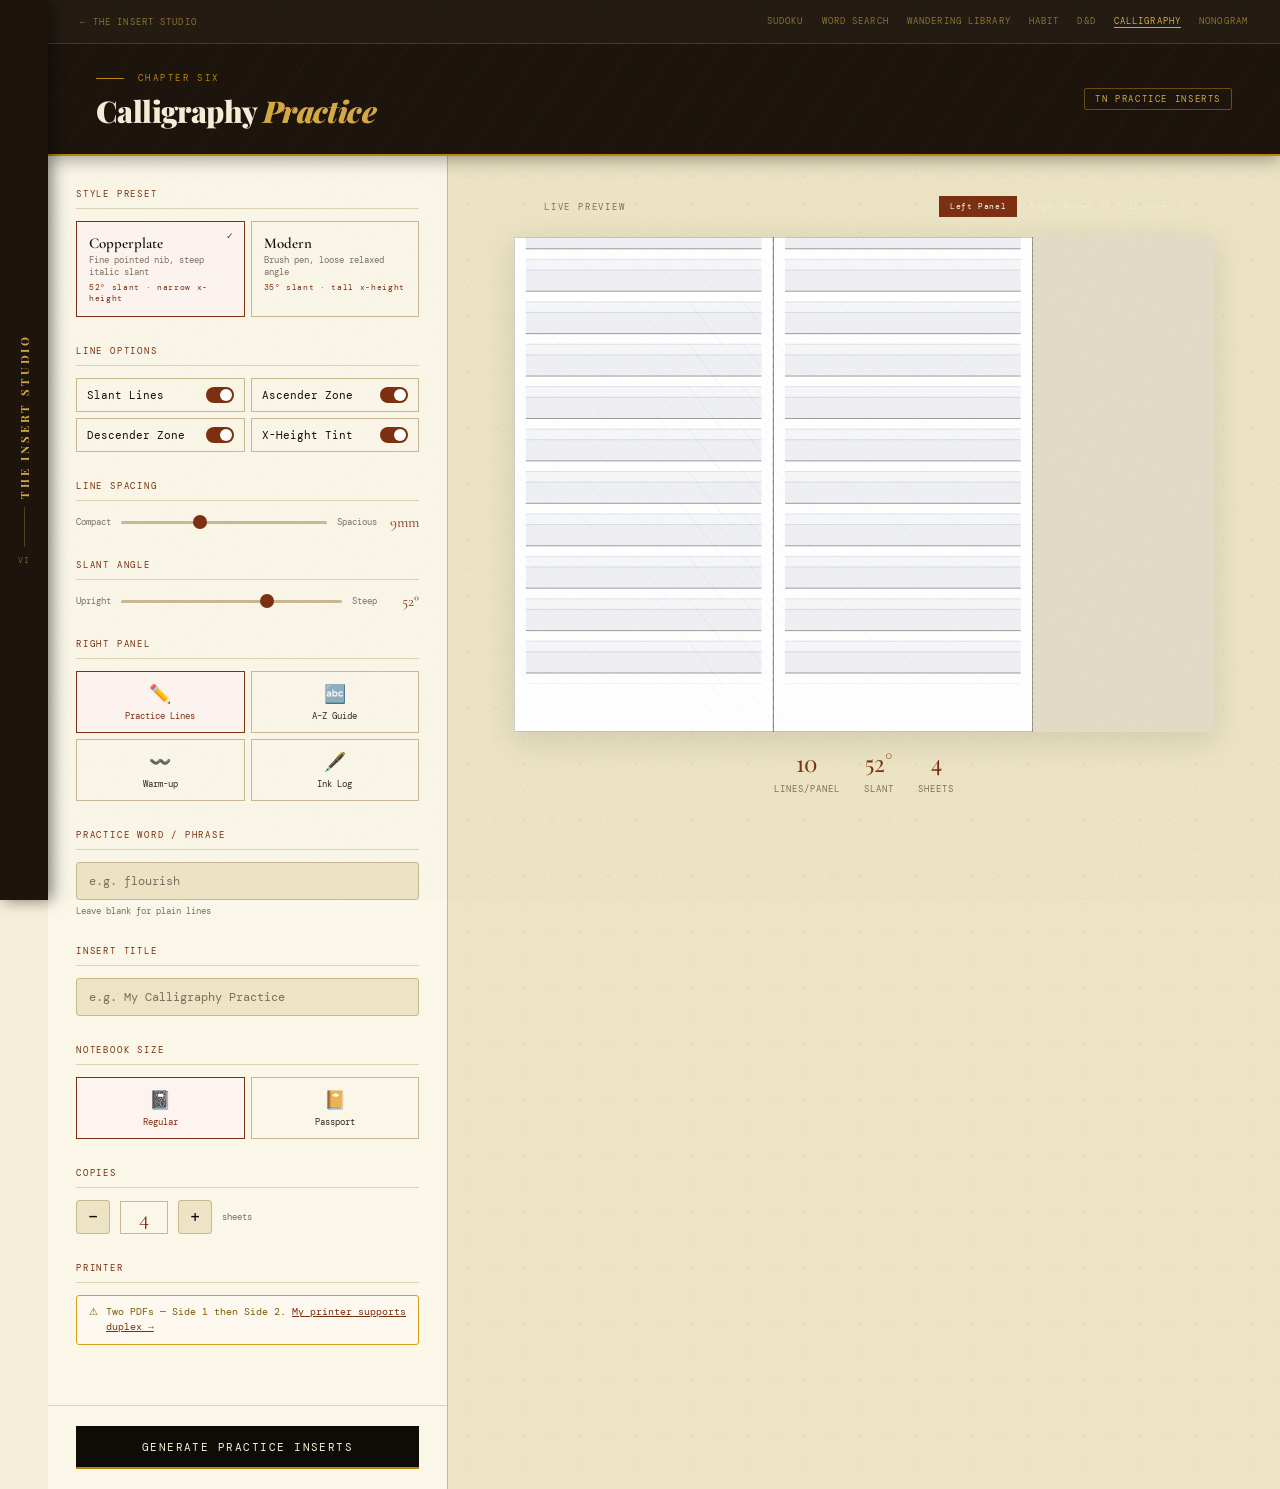
==== commit 03cf24f8: "Add favicon and ignore wrangler cache Co-Authored-By: Claude Sonnet 5.5 <noreply@anthropic.com> Clau" ====
--- a/calligraphy/index.html
+++ b/calligraphy/index.html
@@ -6,6 +6,7 @@
 <title>Calligraphy Practice Inserts — The Insert Studio</title>
 <script src="../assets/jspdf.umd.min.js"></script>
 <link href="https://fonts.googleapis.com/css2?family=Playfair+Display:ital,wght@0,400;0,700;0,900;1,400;1,700&family=DM+Mono:wght@300;400;500&family=IM+Fell+English:ital@0;1&family=Cormorant+Garamond:ital,wght@0,300;0,400;0,600;1,300;1,400&display=swap" rel="stylesheet">
+<link rel="icon" type="image/svg+xml" href="../assets/favicon.svg">
 <link rel="stylesheet" href="../assets/studio.css">
 <script src="../assets/studio.js" defer></script>
 <style>
--- a/assets/studio.css
+++ b/assets/studio.css
@@ -3,23 +3,24 @@
 *, *::before, *::after { box-sizing: border-box; margin: 0; padding: 0; }
 :root {
   /* palette */
-  --ink: #1c1510; --paper: #f7f3ec; --cream: #ede8dc;
-  --warm-white: #fdfaf5; --accent: #8b3a1a; --accent-light: #b85c34;
-  --accent-pale: #f5ece7; --rule: #d4cbbf; --rule-light: #e8e2d8;
-  --muted: #9a9080; --green: #2d6a4f; --green-pale: #eaf4ee;
-  --gold: #c9a84c;
+  --ink: #0f0c08; --paper: #f5eed8; --cream: #ece4c4;
+  --warm-white: #faf6e8; --accent: #7a2e0e; --accent-light: #9a4a22;
+  --accent-pale: #f3e6dc; --rule: #c8b890; --rule-light: #ddd2b0;
+  --muted: #7a7060; --green: #2d6a4f; --green-pale: #eaf4ee;
+  --gold: #b8860b; --gold-lt: #d4a843; --spine: #1a120a;
   --shadow-sm: 0 1px 3px rgba(28,21,16,0.08);
   --shadow-md: 0 4px 16px rgba(28,21,16,0.1);
   --shadow-lg: 0 8px 32px rgba(28,21,16,0.12);
   --shadow: 0 2px 12px rgba(28,21,16,0.08);
   /* layout */
   --topbar-h: 44px;
-  --header-h: 80px;
+  --header-h: 112px;
+  --spine-w: 48px;
   --panel-w: 400px;
   /* aliases so per-tool CSS written against older names keeps working */
   --warm: var(--warm-white); --accent-lt: var(--accent-light); --rule-lt: var(--rule-light);
   --crimson: var(--accent); --crimson-light: var(--accent-light); --crimson-pale: var(--accent-pale);
-  --gold-light: var(--gold); --parchment: var(--paper); --parchment-dark: var(--cream);
+  --gold-light: var(--gold-lt); --parchment: var(--paper); --parchment-dark: var(--cream);
 }
 
 html { font-size: 15px; }
@@ -27,32 +28,53 @@
   background: var(--paper); color: var(--ink); font-family: 'DM Mono', monospace;
   min-height: 100vh; display: grid; grid-template-rows: auto 1fr;
   padding-top: var(--topbar-h); /* room for the fixed top bar */
+  padding-left: var(--spine-w); /* room for the book spine */
 }
+/* paper grain, as on the hub */
+body::after {
+  content: ''; position: fixed; inset: 0; z-index: 9999; pointer-events: none; opacity: 0.04;
+  background-image: url("data:image/svg+xml,%3Csvg viewBox='0 0 200 200' xmlns='http://www.w3.org/2000/svg'%3E%3Cfilter id='n'%3E%3CfeTurbulence type='fractalNoise' baseFrequency='0.85' numOctaves='4' stitchTiles='stitch'/%3E%3C/filter%3E%3Crect width='100%25' height='100%25' filter='url(%23n)'/%3E%3C/svg%3E");
+  background-size: 160px;
+}
+
+/* ── Book spine (rendered by studio.js) ── */
+.spine {
+  position: fixed; left: 0; top: 0; bottom: 0; width: var(--spine-w); z-index: 250;
+  background: var(--spine); box-shadow: 4px 0 16px rgba(0,0,0,0.5);
+  display: flex; flex-direction: column; align-items: center; justify-content: center; gap: 8px;
+}
+.spine-title { writing-mode: vertical-rl; transform: rotate(180deg); font-family: 'Playfair Display', serif; font-size: 0.75rem; font-weight: 700; letter-spacing: 0.25em; color: var(--gold-lt); text-transform: uppercase; }
+.spine-rule { width: 1px; height: 40px; background: rgba(212,168,67,0.3); }
+.spine-num { font-size: 0.55rem; color: rgba(212,168,67,0.5); letter-spacing: 0.1em; }
 
 /* ── Top bar (rendered by studio.js) ── */
 .topbar {
-  position: fixed; top: 0; left: 0; right: 0; z-index: 200; height: var(--topbar-h);
+  position: fixed; top: 0; left: var(--spine-w); right: 0; z-index: 200; height: var(--topbar-h);
   display: flex; align-items: center; justify-content: space-between; gap: 16px; padding: 0 32px;
-  background: rgba(245,240,228,0.95); backdrop-filter: blur(8px);
-  border-bottom: 1px solid var(--rule); font-family: 'DM Mono', monospace;
+  background: rgba(26,18,10,0.97); backdrop-filter: blur(8px);
+  border-bottom: 1px solid rgba(184,134,11,0.3); font-family: 'DM Mono', monospace;
 }
 .topbar a, .topbar span { font-size: 0.62rem; letter-spacing: 0.12em; text-transform: uppercase; text-decoration: none; white-space: nowrap; }
-.topbar a { color: var(--muted); transition: color 0.15s; }
-.topbar a:hover { color: var(--accent); }
+.topbar a { color: rgba(212,168,67,0.6); transition: color 0.15s; }
+.topbar a:hover { color: var(--gold-lt); }
 .topbar-tools { display: flex; gap: 18px; overflow-x: auto; scrollbar-width: none; }
 .topbar-tools::-webkit-scrollbar { display: none; }
-.topbar-tools a[aria-current="page"] { color: var(--accent); border-bottom: 1px solid var(--accent); }
+.topbar-tools a[aria-current="page"] { color: var(--gold-lt); border-bottom: 1px solid var(--gold-lt); }
 
-/* ── Page header ── */
+/* ── Page header: a book chapter opener ── */
 header {
-  padding: 22px 48px; min-height: var(--header-h); border-bottom: 1px solid var(--rule);
+  padding: 22px 48px; min-height: var(--header-h); border-bottom: 2px solid var(--gold);
   display: flex; align-items: center; justify-content: space-between; gap: 16px;
-  background: var(--warm-white); position: sticky; top: var(--topbar-h); z-index: 10; box-shadow: var(--shadow-sm);
+  background: var(--spine); position: sticky; top: var(--topbar-h); z-index: 10; box-shadow: 0 4px 16px rgba(15,12,8,0.35);
+  background-image: repeating-linear-gradient(-55deg, transparent, transparent 36px, rgba(255,255,255,0.015) 36px, rgba(255,255,255,0.015) 37px);
 }
-.logo { font-family: 'Playfair Display', serif; font-size: 1.5rem; line-height: 1; }
-.logo em { font-style: italic; color: var(--accent); }
-.logo-sub { font-size: 0.6rem; letter-spacing: 0.1em; color: var(--muted); margin-top: 6px; text-transform: uppercase; }
-.header-tag { font-size: 0.6rem; letter-spacing: 0.18em; text-transform: uppercase; color: var(--muted); border: 1px solid var(--rule); padding: 4px 10px; border-radius: 2px; white-space: nowrap; }
+.header-titles { min-width: 0; }
+.chapter-eyebrow { font-size: 0.58rem; letter-spacing: 0.28em; text-transform: uppercase; color: var(--gold); margin-bottom: 12px; display: flex; align-items: center; gap: 14px; }
+.chapter-eyebrow::before { content: ''; width: 28px; height: 1px; background: var(--gold); }
+.logo { font-family: 'Playfair Display', serif; font-size: 2rem; font-weight: 900; line-height: 1; letter-spacing: -0.02em; color: var(--paper); }
+.logo em { font-style: italic; color: var(--gold-lt); }
+.logo-sub { font-size: 0.6rem; letter-spacing: 0.1em; color: rgba(245,240,228,0.45); margin-top: 8px; text-transform: uppercase; }
+.header-tag { font-size: 0.6rem; letter-spacing: 0.18em; text-transform: uppercase; color: var(--gold-lt); border: 1px solid rgba(184,134,11,0.5); padding: 4px 10px; border-radius: 2px; white-space: nowrap; }
 
 /* ── Two-column workspace ── */
 main { display: grid; grid-template-columns: var(--panel-w) 1fr; min-height: calc(100vh - var(--topbar-h) - var(--header-h)); }
@@ -61,7 +83,7 @@
 .settings-panel { border-right: 1px solid var(--rule); background: var(--warm-white); overflow-y: auto; display: flex; flex-direction: column; }
 .settings-inner { padding: 32px 28px; flex: 1; }
 .section { margin-bottom: 28px; }
-.section-title { font-size: 0.6rem; letter-spacing: 0.2em; text-transform: uppercase; color: var(--muted); margin-bottom: 12px; padding-bottom: 8px; border-bottom: 1px solid var(--rule-light); }
+.section-title { font-size: 0.6rem; letter-spacing: 0.2em; text-transform: uppercase; color: var(--accent); margin-bottom: 12px; padding-bottom: 8px; border-bottom: 1px solid var(--rule-light); }
 .radio-group { display: grid; gap: 6px; }
 .radio-group.cols-2 { grid-template-columns: 1fr 1fr; }
 .radio-group.cols-3 { grid-template-columns: 1fr 1fr 1fr; }
@@ -96,8 +118,8 @@
 .duplex-banner.supported { background: var(--green-pale); border-color: var(--green); color: var(--green); }
 /* Generate */
 .settings-footer { padding: 20px 28px; border-top: 1px solid var(--rule-light); background: var(--warm-white); }
-.generate-btn { width: 100%; padding: 15px; background: var(--accent); color: var(--paper); border: none; border-radius: 3px; font-family: 'DM Mono', monospace; font-size: 0.75rem; letter-spacing: 0.12em; text-transform: uppercase; cursor: pointer; transition: all 0.15s; box-shadow: 0 2px 8px rgba(139,58,26,0.25); }
-.generate-btn:hover:not(:disabled) { background: var(--accent-light); transform: translateY(-1px); }
+.generate-btn { width: 100%; padding: 15px; background: var(--ink); color: var(--paper); border: none; border-radius: 0; font-family: 'DM Mono', monospace; font-size: 0.7rem; letter-spacing: 0.14em; text-transform: uppercase; cursor: pointer; transition: all 0.15s; box-shadow: inset 0 -2px 0 var(--gold); }
+.generate-btn:hover:not(:disabled) { background: var(--accent); }
 .generate-btn:disabled { opacity: 0.55; cursor: not-allowed; transform: none; }
 .progress { display: none; margin-top: 12px; }
 .progress.visible { display: block; }
@@ -142,12 +164,15 @@
   .preview-panel { padding: 24px 16px; }
 }
 @media (max-width: 600px) {
+  :root { --spine-w: 28px; --header-h: 0px; }
+  .spine-title, .spine-num, .spine-rule { display: none; }
   .topbar { padding: 0 16px; }
+  .logo { font-size: 1.5rem; }
   .topbar-tools { display: none; }
-  header { padding: 14px 16px; position: static; }
-  .logo { font-size: 1.25rem; }
+  header { padding: 14px 16px; position: static; flex-wrap: wrap; }
+  .header-tag { font-size: 0.55rem; letter-spacing: 0.12em; }
   .settings-inner { padding: 24px 16px; }
   .settings-footer { padding: 16px; }
   .modal { padding: 24px; }
 }
-@media print { .topbar { display: none; } body { padding-top: 0; } }
+@media print { .topbar, .spine { display: none; } body { padding: 0; } }
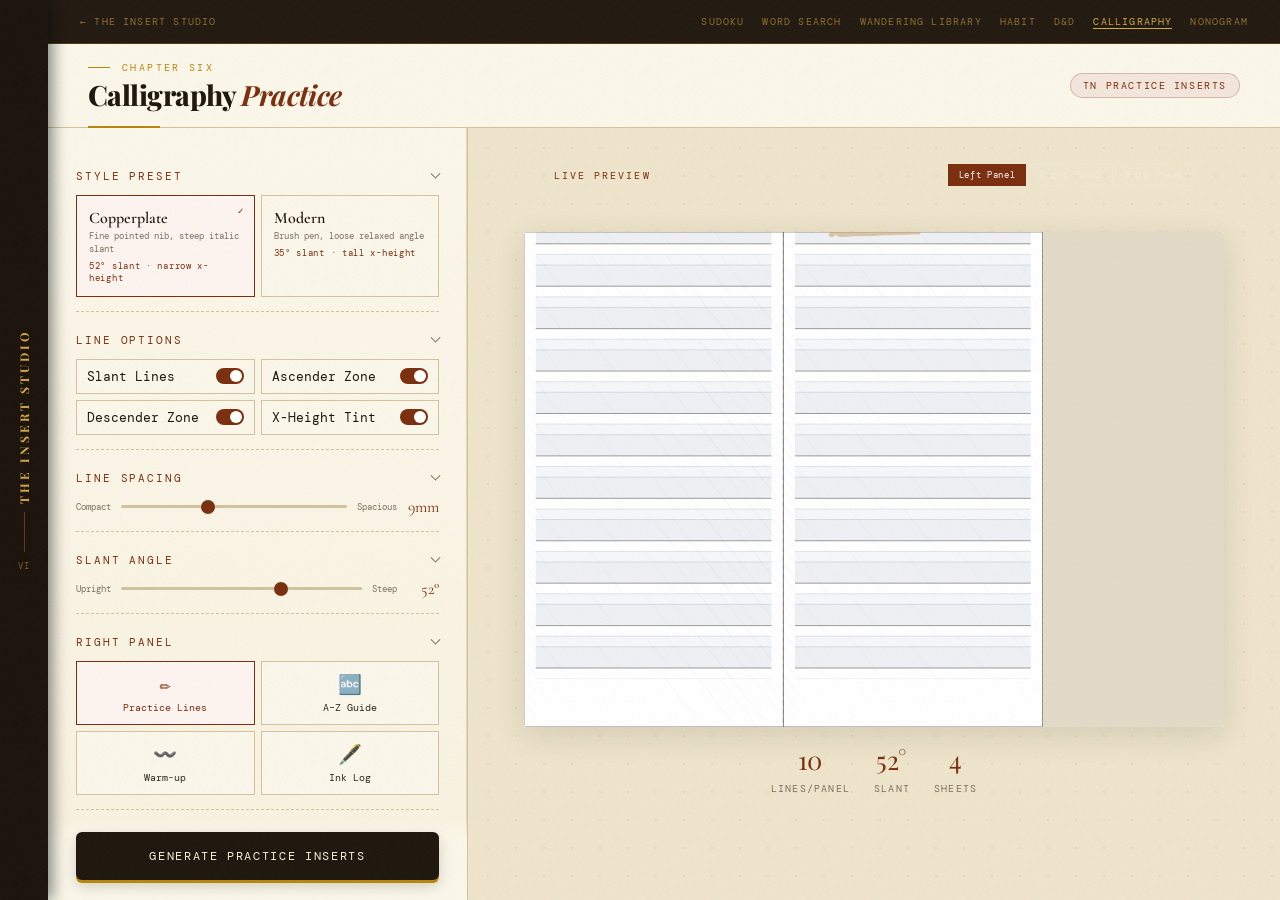
==== commit 08ffc0ce: "New look: refined craft-paper design, new hub, scrolling two-pane tool layout - New landing page: he" ====
--- a/calligraphy/index.html
+++ b/calligraphy/index.html
@@ -7,6 +7,7 @@
 <script src="../assets/jspdf.umd.min.js"></script>
 <link href="https://fonts.googleapis.com/css2?family=Playfair+Display:ital,wght@0,400;0,700;0,900;1,400;1,700&family=DM+Mono:wght@300;400;500&family=IM+Fell+English:ital@0;1&family=Cormorant+Garamond:ital,wght@0,300;0,400;0,600;1,300;1,400&display=swap" rel="stylesheet">
 <link rel="icon" type="image/svg+xml" href="../assets/favicon.svg">
+<link rel="stylesheet" href="../assets/tokens.css">
 <link rel="stylesheet" href="../assets/studio.css">
 <script src="../assets/studio.js" defer></script>
 <style>
--- a/assets/tokens.css
+++ b/assets/tokens.css
@@ -0,0 +1,30 @@
+/* The Insert Studio — design tokens shared by the hub and every tool. */
+*, *::before, *::after { box-sizing: border-box; margin: 0; padding: 0; }
+:root {
+  /* palette */
+  --ink: #1d160d; --paper: #f6efdc; --cream: #eee5cb;
+  --warm-white: #fbf7ea; --accent: #7a2e0e; --accent-light: #9a4a22;
+  --accent-pale: #f3e6dc; --rule: #d2c39d; --rule-light: #e4d9b9;
+  --muted: #7a7060; --green: #4d6a3f; --green-pale: #eaf0df; --kraft: #c9a56a;
+  --gold: #b8860b; --gold-lt: #d4a843; --spine: #1a120a;
+  --shadow-sm: 0 1px 3px rgba(28,21,16,0.08);
+  --shadow-md: 0 4px 16px rgba(28,21,16,0.1);
+  --shadow-lg: 0 8px 32px rgba(28,21,16,0.12);
+  --shadow: 0 2px 12px rgba(28,21,16,0.08);
+  /* layout */
+  --topbar-h: 44px;
+  --header-h: 84px;
+  --spine-w: 48px;
+  --panel-w: 420px;
+  /* aliases so per-tool CSS written against older names keeps working */
+  --warm: var(--warm-white); --accent-lt: var(--accent-light); --rule-lt: var(--rule-light);
+  --crimson: var(--accent); --crimson-light: var(--accent-light); --crimson-pale: var(--accent-pale);
+  --gold-light: var(--gold-lt); --parchment: var(--paper); --parchment-dark: var(--cream);
+}
+html { font-size: 16px; }
+/* paper grain, as on the hub */
+body::after {
+  content: ''; position: fixed; inset: 0; z-index: 9999; pointer-events: none; opacity: 0.04;
+  background-image: url("data:image/svg+xml,%3Csvg viewBox='0 0 200 200' xmlns='http://www.w3.org/2000/svg'%3E%3Cfilter id='n'%3E%3CfeTurbulence type='fractalNoise' baseFrequency='0.85' numOctaves='4' stitchTiles='stitch'/%3E%3C/filter%3E%3Crect width='100%25' height='100%25' filter='url(%23n)'/%3E%3C/svg%3E");
+  background-size: 160px;
+}
--- a/assets/studio.css
+++ b/assets/studio.css
@@ -1,41 +1,13 @@
 /* The Insert Studio — shared styles for every generator.
    Per-tool pages only add what is specific to that tool. */
-*, *::before, *::after { box-sizing: border-box; margin: 0; padding: 0; }
-:root {
-  /* palette */
-  --ink: #0f0c08; --paper: #f5eed8; --cream: #ece4c4;
-  --warm-white: #faf6e8; --accent: #7a2e0e; --accent-light: #9a4a22;
-  --accent-pale: #f3e6dc; --rule: #c8b890; --rule-light: #ddd2b0;
-  --muted: #7a7060; --green: #2d6a4f; --green-pale: #eaf4ee;
-  --gold: #b8860b; --gold-lt: #d4a843; --spine: #1a120a;
-  --shadow-sm: 0 1px 3px rgba(28,21,16,0.08);
-  --shadow-md: 0 4px 16px rgba(28,21,16,0.1);
-  --shadow-lg: 0 8px 32px rgba(28,21,16,0.12);
-  --shadow: 0 2px 12px rgba(28,21,16,0.08);
-  /* layout */
-  --topbar-h: 44px;
-  --header-h: 112px;
-  --spine-w: 48px;
-  --panel-w: 400px;
-  /* aliases so per-tool CSS written against older names keeps working */
-  --warm: var(--warm-white); --accent-lt: var(--accent-light); --rule-lt: var(--rule-light);
-  --crimson: var(--accent); --crimson-light: var(--accent-light); --crimson-pale: var(--accent-pale);
-  --gold-light: var(--gold-lt); --parchment: var(--paper); --parchment-dark: var(--cream);
-}
 
-html { font-size: 15px; }
 body {
   background: var(--paper); color: var(--ink); font-family: 'DM Mono', monospace;
-  min-height: 100vh; display: grid; grid-template-rows: auto 1fr;
+  min-height: 100vh; display: grid; grid-template-rows: auto minmax(0, 1fr);
   padding-top: var(--topbar-h); /* room for the fixed top bar */
   padding-left: var(--spine-w); /* room for the book spine */
 }
-/* paper grain, as on the hub */
-body::after {
-  content: ''; position: fixed; inset: 0; z-index: 9999; pointer-events: none; opacity: 0.04;
-  background-image: url("data:image/svg+xml,%3Csvg viewBox='0 0 200 200' xmlns='http://www.w3.org/2000/svg'%3E%3Cfilter id='n'%3E%3CfeTurbulence type='fractalNoise' baseFrequency='0.85' numOctaves='4' stitchTiles='stitch'/%3E%3C/filter%3E%3Crect width='100%25' height='100%25' filter='url(%23n)'/%3E%3C/svg%3E");
-  background-size: 160px;
-}
+@media (min-width: 901px) { body { height: 100vh; overflow: hidden; } }
 
 /* ── Book spine (rendered by studio.js) ── */
 .spine {
@@ -61,23 +33,23 @@
 .topbar-tools::-webkit-scrollbar { display: none; }
 .topbar-tools a[aria-current="page"] { color: var(--gold-lt); border-bottom: 1px solid var(--gold-lt); }
 
-/* ── Page header: a book chapter opener ── */
+/* ── Page header: a quiet chapter opener ── */
 header {
-  padding: 22px 48px; min-height: var(--header-h); border-bottom: 2px solid var(--gold);
+  position: relative; z-index: 10; padding: 14px 40px; min-height: var(--header-h);
   display: flex; align-items: center; justify-content: space-between; gap: 16px;
-  background: var(--spine); position: sticky; top: var(--topbar-h); z-index: 10; box-shadow: 0 4px 16px rgba(15,12,8,0.35);
-  background-image: repeating-linear-gradient(-55deg, transparent, transparent 36px, rgba(255,255,255,0.015) 36px, rgba(255,255,255,0.015) 37px);
+  background: var(--warm-white); border-bottom: 1px solid var(--rule);
 }
+header::after { content: ''; position: absolute; left: 40px; bottom: -1px; width: 72px; height: 2px; background: var(--gold); }
 .header-titles { min-width: 0; }
-.chapter-eyebrow { font-size: 0.58rem; letter-spacing: 0.28em; text-transform: uppercase; color: var(--gold); margin-bottom: 12px; display: flex; align-items: center; gap: 14px; }
-.chapter-eyebrow::before { content: ''; width: 28px; height: 1px; background: var(--gold); }
-.logo { font-family: 'Playfair Display', serif; font-size: 2rem; font-weight: 900; line-height: 1; letter-spacing: -0.02em; color: var(--paper); }
-.logo em { font-style: italic; color: var(--gold-lt); }
-.logo-sub { font-size: 0.6rem; letter-spacing: 0.1em; color: rgba(245,240,228,0.45); margin-top: 8px; text-transform: uppercase; }
-.header-tag { font-size: 0.6rem; letter-spacing: 0.18em; text-transform: uppercase; color: var(--gold-lt); border: 1px solid rgba(184,134,11,0.5); padding: 4px 10px; border-radius: 2px; white-space: nowrap; }
+.chapter-eyebrow { font-size: 0.62rem; letter-spacing: 0.24em; text-transform: uppercase; color: var(--gold); margin-bottom: 6px; display: flex; align-items: center; gap: 12px; }
+.chapter-eyebrow::before { content: ''; width: 22px; height: 1px; background: var(--gold); }
+.logo { font-family: 'Playfair Display', serif; font-size: 1.75rem; font-weight: 800; line-height: 1.05; letter-spacing: -0.02em; color: var(--ink); }
+.logo em { font-style: italic; font-weight: 700; color: var(--accent); }
+.logo-sub { font-size: 0.64rem; letter-spacing: 0.1em; color: var(--muted); margin-top: 6px; text-transform: uppercase; }
+.header-tag { font-size: 0.62rem; letter-spacing: 0.16em; text-transform: uppercase; color: var(--accent); background: var(--accent-pale); border: 1px solid rgba(122,46,14,0.25); padding: 5px 12px; border-radius: 999px; white-space: nowrap; }
 
 /* ── Two-column workspace ── */
-main { display: grid; grid-template-columns: var(--panel-w) 1fr; min-height: calc(100vh - var(--topbar-h) - var(--header-h)); }
+main { display: grid; grid-template-columns: var(--panel-w) minmax(0, 1fr); min-height: 0; }
 
 *, *::before, *::after { box-sizing: border-box; margin: 0; padding: 0; }
 .settings-panel { border-right: 1px solid var(--rule); background: var(--warm-white); overflow-y: auto; display: flex; flex-direction: column; }
@@ -156,23 +128,65 @@
 .modal-btn.ghost { background: transparent; color: var(--muted); border: 1.5px solid var(--rule); }
 .modal-btn.ghost:hover { border-color: var(--accent); color: var(--accent); background: transparent; }
 
-/* ── Small screens ── */
+
+/* ── Refinements: craft-paper details ── */
+:focus-visible { outline: 2px solid var(--gold); outline-offset: 2px; }
+::selection { background: rgba(184,134,11,0.25); }
+.settings-panel { background: linear-gradient(to bottom, var(--warm-white), #f8f2e0); box-shadow: inset -1px 0 0 var(--rule-light); min-height: 0; overflow-y: auto; scrollbar-width: thin; scrollbar-color: var(--rule) transparent; }
+.settings-inner { padding: 28px 28px 12px; }
+.section { margin-bottom: 8px; padding: 14px 0; border-bottom: 1px dashed var(--rule); }
+.section:last-child { border-bottom: none; }
+.section-title { display: flex; align-items: center; gap: 8px; cursor: pointer; user-select: none; font-size: 0.66rem; letter-spacing: 0.18em; color: var(--accent); border-bottom: none; padding-bottom: 0; margin-bottom: 12px; }
+.section-title::after { content: ''; margin-left: auto; width: 7px; height: 7px; border-right: 1.5px solid var(--muted); border-bottom: 1.5px solid var(--muted); transform: rotate(45deg) translate(-2px, -2px); transition: transform 0.2s; flex-shrink: 0; }
+.section.collapsed > .section-title { margin-bottom: 0; }
+.section.collapsed > .section-title::after { transform: rotate(-45deg); }
+.section.collapsed > *:not(.section-title) { display: none; }
+.radio-btn, .text-input, .count-btn, .count-input, .toggle-row { border-radius: 6px; background: var(--paper); border-color: var(--rule); }
+.radio-btn { padding: 11px 13px; transition: border-color .15s, background .15s, transform .15s, box-shadow .15s; }
+.radio-btn:hover { transform: translateY(-1px); box-shadow: 0 2px 6px rgba(29,22,13,0.08); }
+.radio-option input:checked + .radio-btn { border-color: var(--accent); background: var(--accent-pale); box-shadow: inset 0 0 0 1px var(--accent); }
+.radio-btn .rb-title { font-size: 0.8rem; } .radio-btn .rb-sub { font-size: 0.66rem; }
+.text-input { font-size: 0.82rem; }
+.text-input:focus, .count-input:focus { border-color: var(--accent); box-shadow: 0 0 0 3px rgba(122,46,14,0.12); }
+.toggle { width: 38px; height: 22px; border-radius: 11px; } .toggle::after { top: 3px; left: 3px; width: 16px; height: 16px; box-shadow: 0 1px 2px rgba(0,0,0,0.25); } .toggle.on::after { transform: translateX(16px); }
+.toggle-label { font-size: 0.8rem; } .toggle-sub { font-size: 0.66rem; }
+.settings-footer { position: sticky; bottom: 0; padding: 16px 28px 20px; background: linear-gradient(to top, var(--warm-white) 70%, rgba(251,247,234,0)); border-top: none; }
+.generate-btn { border-radius: 6px; font-size: 0.74rem; padding: 16px; box-shadow: 0 3px 0 var(--gold), 0 6px 14px rgba(29,22,13,0.18); transition: transform .12s, box-shadow .12s, background .15s; }
+.generate-btn:hover:not(:disabled) { transform: translateY(-1px); }
+.generate-btn:active:not(:disabled) { transform: translateY(2px); box-shadow: 0 1px 0 var(--gold); }
+.duplex-banner { border-radius: 6px; font-size: 0.7rem; }
+.preview-panel { min-height: 0; overflow-y: auto; background: var(--cream); padding: 36px 40px 48px; scrollbar-width: thin; }
+.preview-panel::before { position: fixed; left: calc(var(--spine-w) + var(--panel-w)); top: var(--topbar-h); background-image: radial-gradient(circle at 20px 20px, rgba(184,134,11,0.22) 1px, transparent 1px); }
+.preview-label { font-size: 0.64rem; color: var(--accent); }
+.preview-badge { border-radius: 999px; padding: 4px 10px; font-size: 0.62rem; }
+.preview-sheet { margin-top: 26px; border-radius: 2px; box-shadow: 0 1px 1px rgba(29,22,13,0.08), 0 14px 32px rgba(29,22,13,0.18), 0 0 0 1px var(--rule); overflow: visible; }
+.preview-sheet canvas { border-radius: 2px; }
+.preview-sheet::before { content: ''; position: absolute; top: -20px; left: 50%; width: 92px; height: 24px; transform: translateX(-50%) rotate(-2deg); background: rgba(201,165,106,0.55); box-shadow: 0 1px 2px rgba(29,22,13,0.12); z-index: 2; clip-path: polygon(0 8%, 4% 0, 8% 10%, 12% 0, 100% 0, 96% 50%, 100% 100%, 12% 100%, 8% 90%, 4% 100%, 0 92%, 3% 50%); }
+.preview-stat-val { font-size: 1.6rem; } .preview-stat-label { font-size: 0.62rem; }
+.modal { border-radius: 10px; box-shadow: 0 24px 60px rgba(29,22,13,0.35); } .modal-btn { border-radius: 6px; }
+@media (prefers-reduced-motion: reduce) { * { transition: none !important; animation: none !important; } }
+
+ /* ── Small screens ── */
 @media (max-width: 900px) {
   :root { --panel-w: 100%; }
-  main { grid-template-columns: 1fr; }
-  .settings-panel { border-right: none; border-bottom: 1px solid var(--rule); }
-  .preview-panel { padding: 24px 16px; }
+  main { grid-template-columns: minmax(0, 1fr); }
+  .settings-panel, .preview-panel { min-width: 0; }
+  .preview-panel { order: -1; overflow: visible; padding: 24px 16px 28px; }
+  .preview-panel::before { position: absolute; left: 0; top: 0; }
+  .settings-panel { overflow: visible; box-shadow: none; border-top: 1px solid var(--rule); }
+  .settings-footer { position: sticky; bottom: 0; z-index: 20; padding: 12px 16px calc(12px + env(safe-area-inset-bottom)); background: var(--warm-white); border-top: 1px solid var(--rule); box-shadow: 0 -6px 16px rgba(29,22,13,0.1); }
+  .generate-btn { padding: 14px; }
 }
 @media (max-width: 600px) {
-  :root { --spine-w: 28px; --header-h: 0px; }
-  .spine-title, .spine-num, .spine-rule { display: none; }
+  :root { --spine-w: 0px; --header-h: 0px; }
+  .spine { display: none; }
   .topbar { padding: 0 16px; }
-  .logo { font-size: 1.5rem; }
   .topbar-tools { display: none; }
-  header { padding: 14px 16px; position: static; flex-wrap: wrap; }
-  .header-tag { font-size: 0.55rem; letter-spacing: 0.12em; }
-  .settings-inner { padding: 24px 16px; }
-  .settings-footer { padding: 16px; }
+  header { padding: 14px 16px; flex-wrap: wrap; }
+  header::after { left: 16px; }
+  .logo { font-size: 1.45rem; }
+  .header-tag { font-size: 0.58rem; letter-spacing: 0.1em; }
+  .settings-inner { padding: 16px 16px 8px; }
   .modal { padding: 24px; }
 }
 @media print { .topbar, .spine { display: none; } body { padding: 0; } }
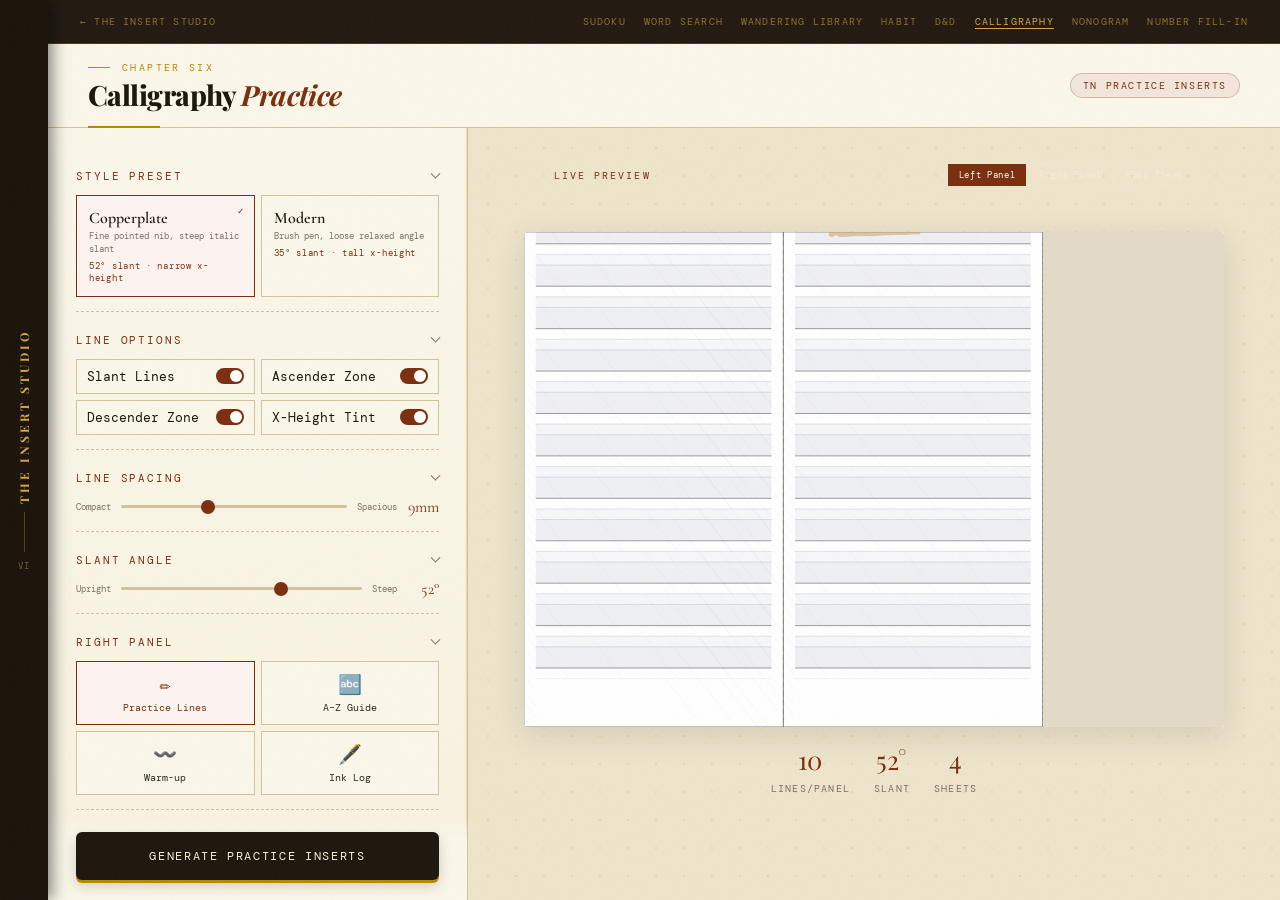
==== commit e472931f: "PDF style: convert all remaining tools (pending verification) Co-Authored-By: Claude Sonnet 5.5 <nor" ====
--- a/calligraphy/index.html
+++ b/calligraphy/index.html
@@ -5,6 +5,7 @@
 <meta name="viewport" content="width=device-width, initial-scale=1.0">
 <title>Calligraphy Practice Inserts — The Insert Studio</title>
 <script src="../assets/jspdf.umd.min.js"></script>
+<script src="../assets/pdf-kit.js"></script>
 <link href="https://fonts.googleapis.com/css2?family=Playfair+Display:ital,wght@0,400;0,700;0,900;1,400;1,700&family=DM+Mono:wght@300;400;500&family=IM+Fell+English:ital@0;1&family=Cormorant+Garamond:ital,wght@0,300;0,400;0,600;1,300;1,400&display=swap" rel="stylesheet">
 <link rel="icon" type="image/svg+xml" href="../assets/favicon.svg">
 <link rel="stylesheet" href="../assets/tokens.css">
@@ -367,39 +368,42 @@
   return { x, a, d, total: x + a + d };
 }
 
+const CAL_INDIGO = PDFKit.COLORS.indigo;
+const styleName = () => state.preset === 'modern' ? 'Modern' : 'Copperplate';
+
+// Header + footer shared by every calligraphy panel. Returns { top, bottom } content bounds (mm).
+function calFrame(doc, px, py, pw, ph, num, title, accent, extraEyebrow) {
+  const top = PDFKit.header(doc, px, py, pw, {
+    eyebrow: 'The Insert Studio · ' + styleName() + (extraEyebrow ? ' · ' + extraEyebrow : ''),
+    title, accent, number: num, accentColor: CAL_INDIGO
+  });
+  const bottom = PDFKit.footer(doc, px, py, pw, ph, { number: num, accentColor: CAL_INDIGO });
+  return { top, bottom };
+}
+
 function drawPracticeGrid(doc, px, py, pw, ph, opts = {}) {
-  const { spacing, slantAngle, showSlant, showAsc, showDesc, showTint, title, word } = opts;
+  const { spacing, slantAngle, showSlant, showAsc, showDesc, showTint, title, word, num } = opts;
   const cfg = PRESETS[state.preset];
   const lc = getLineConfig(spacing);
-  const m = 5;
+  const m = 6;
   const iw = pw - m * 2;
 
-  // Background
-  doc.setFillColor(255, 255, 255);
-  doc.rect(px, py, pw, ph, 'F');
-
-  // Title strip
-  if (title) {
-    doc.setFillColor(14, 12, 10);
-    doc.rect(px, py, pw, 9, 'F');
-    doc.setFont('times', 'italic');
-    doc.setFontSize(6);
-    doc.setTextColor(245, 240, 228);
-    doc.text(title, px + pw / 2, py + 6, { align: 'center' });
-  }
-
-  const startY = py + (title ? 12 : m);
-  const availH = ph - (title ? 12 : m) - m;
+  const { top, bottom } = calFrame(doc, px, py, pw, ph, num, 'Calligraphy', 'Practice', title || '');
+
+  // Re-fit the ruled lines in the space left between header and footer
+  const startY = top + 2;
+  const availH = bottom - startY;
   const numLines = Math.floor(availH / lc.total);
+  const slack = (availH - numLines * lc.total) / 2;
 
   for (let i = 0; i < numLines; i++) {
-    const by = startY + i * lc.total; // baseline Y
+    const by = startY + slack + lc.a + lc.x + i * lc.total; // baseline Y
 
     // Ascender zone tint
     if (showTint && showAsc) {
       doc.setFillColor(cfg.colour[0], cfg.colour[1], cfg.colour[2]);
       doc.setGState(new doc.GState({ opacity: 0.04 }));
-      doc.rect(px + m, by - lc.a, iw, lc.a, 'F');
+      doc.rect(px + m, by - lc.x - lc.a, iw, lc.a, 'F');
       doc.setGState(new doc.GState({ opacity: 1 }));
     }
     // X-height tint
@@ -429,7 +433,7 @@
     }
 
     // Baseline — bold
-    doc.setDrawColor(20, 18, 14);
+    doc.setDrawColor(PDFKit.COLORS.ink[0], PDFKit.COLORS.ink[1], PDFKit.COLORS.ink[2]);
     doc.setLineWidth(0.4);
     doc.line(px + m, by, px + pw - m, by);
 
@@ -437,17 +441,13 @@
     if (showSlant) {
       const angleRad = (90 - slantAngle) * Math.PI / 180;
       const tanA = Math.tan(angleRad);
-      const totalH = lc.total;
-      const slantSpacing = totalH / tanA;
+      const slantSpacing = lc.total / tanA;
       const lineH = lc.a + lc.x + lc.d;
       const lineTop = by - lc.x - lc.a;
-      const lineBot = by + lc.d;
-
-      // Start from left margin, step across
+
       let sx = px + m - (Math.floor((px + m) / slantSpacing) + 1) * slantSpacing % slantSpacing;
       while (sx < px + pw - m) {
         const tx = sx + lineH * tanA;
-        // Clip to panel: compute visible intersection
         const x1 = Math.max(px + m, Math.min(sx, tx));
         const x2 = Math.min(px + pw - m, Math.max(sx, tx));
         if (x2 > x1) {
@@ -465,7 +465,7 @@
 
     // Practice word ghost text
     if (word) {
-      doc.setFont('times', 'italic');
+      doc.setFont(PDFKit.serif(), 'italic');
       doc.setFontSize(lc.x * 2.1);
       doc.setTextColor(cfg.colour[0], cfg.colour[1], cfg.colour[2]);
       doc.setGState(new doc.GState({ opacity: 0.07 }));
@@ -475,54 +475,35 @@
       doc.setGState(new doc.GState({ opacity: 1 }));
     }
   }
-
-  // Outer border
-  doc.setDrawColor(30, 25, 18);
-  doc.setLineWidth(0.5);
-  doc.rect(px, py, pw, ph);
 }
 
 function drawAlphabetPanel(doc, px, py, pw, ph, opts = {}) {
-  const { title } = opts;
-  const m = 5, iw = pw - m * 2;
-  doc.setFillColor(255, 255, 255);
-  doc.rect(px, py, pw, ph, 'F');
-
-  if (title) {
-    doc.setFillColor(14, 12, 10);
-    doc.rect(px, py, pw, 9, 'F');
-    doc.setFont('times', 'italic');
-    doc.setFontSize(6);
-    doc.setTextColor(245, 240, 228);
-    doc.text('A–Z Guide', px + pw / 2, py + 6, { align: 'center' });
-  }
-
-  const startY = py + (title ? 13 : m + 2);
+  const C = PDFKit.COLORS, cfg = PRESETS[state.preset];
+  const m = 6, iw = pw - m * 2;
+  const { top, bottom } = calFrame(doc, px, py, pw, ph, opts.num, 'A–Z', 'Guide');
+
+  const noteH = 5;
+  const startY = top + 1;
   const cols = 4, rows = 7;
   const letters = 'ABCDEFGHIJKLMNOPQRSTUVWXYZ'.split('');
   const cw = iw / cols;
-  const ch = (ph - startY + py - m) / rows;
+  const ch = (bottom - startY - noteH) / rows;
 
   letters.forEach((lt, i) => {
-    if (i >= 26) return;
     const col = i % cols;
     const row = Math.floor(i / cols);
     const cx = px + m + col * cw;
     const cy = startY + row * ch;
 
-    // Cell border
-    doc.setDrawColor(200, 190, 170);
+    doc.setDrawColor(C.tan[0], C.tan[1], C.tan[2]);
     doc.setLineWidth(0.15);
     doc.rect(cx, cy, cw, ch);
 
     // Letter label
-    doc.setFont('times', 'bold');
-    doc.setFontSize(5);
-    doc.setTextColor(160, 145, 120);
-    doc.text(lt, cx + 1.5, cy + 4.5);
+    PDFKit.set(doc, PDFKit.mono(), 'normal', 5, C.muted);
+    doc.text(lt, cx + 1.5, cy + 3.6);
 
     // Guide baseline in cell
-    const cfg = PRESETS[state.preset];
     doc.setDrawColor(cfg.colour[0], cfg.colour[1], cfg.colour[2]);
     doc.setLineWidth(0.2);
     const bly = cy + ch * 0.72;
@@ -531,7 +512,7 @@
     doc.line(cx + 1, bly - ch * 0.28, cx + cw - 1, bly - ch * 0.28);
 
     // Ghost letter
-    doc.setFont('times', 'italic');
+    doc.setFont(PDFKit.serif(), 'italic');
     doc.setFontSize(ch * 1.0);
     doc.setTextColor(cfg.colour[0], cfg.colour[1], cfg.colour[2]);
     doc.setGState(new doc.GState({ opacity: 0.09 }));
@@ -539,33 +520,15 @@
     doc.setGState(new doc.GState({ opacity: 1 }));
   });
 
-  // Lowercase second pass below
-  doc.setFont('times', 'italic');
-  doc.setFontSize(5);
-  doc.setTextColor(180, 160, 130);
-  const notesY = startY + rows * ch + 3;
-  if (notesY < py + ph - 6) {
-    doc.text('Practice writing each letter between the guide lines in each cell.', px + pw / 2, notesY, { align: 'center', maxWidth: iw });
-  }
-
-  doc.setDrawColor(30, 25, 18);
-  doc.setLineWidth(0.5);
-  doc.rect(px, py, pw, ph);
+  PDFKit.set(doc, PDFKit.serif(), 'italic', 6, C.muted);
+  doc.text('Practice writing each letter between the guide lines in each cell.', px + pw / 2, startY + rows * ch + 3.4, { align: 'center', maxWidth: iw });
 }
 
 function drawWarmupPanel(doc, px, py, pw, ph, opts = {}) {
-  const m = 5, iw = pw - m * 2;
-  doc.setFillColor(255, 255, 255);
-  doc.rect(px, py, pw, ph, 'F');
-
-  doc.setFillColor(14, 12, 10);
-  doc.rect(px, py, pw, 9, 'F');
-  doc.setFont('times', 'italic');
-  doc.setFontSize(6);
-  doc.setTextColor(245, 240, 228);
-  doc.text('Warm-up Strokes', px + pw / 2, py + 6, { align: 'center' });
-
-  const cfg = PRESETS[state.preset];
+  const C = PDFKit.COLORS, cfg = PRESETS[state.preset];
+  const m = 6, iw = pw - m * 2;
+  const { top, bottom } = calFrame(doc, px, py, pw, ph, opts.num, 'Warm-up', 'Strokes');
+
   const strokes = [
     { name: 'Upstrokes',    hint: 'thin, hairline up' },
     { name: 'Downstrokes',  hint: 'thick, shaded down' },
@@ -575,106 +538,79 @@
     { name: 'Underturn',    hint: 'u-shape' },
   ];
 
-  const sectionH = (ph - 12) / strokes.length;
+  const sectionH = (bottom - top - 1) / strokes.length;
 
   strokes.forEach((s, i) => {
-    const sy = py + 12 + i * sectionH;
-
-    // Label
-    doc.setFont('times', 'italic');
-    doc.setFontSize(4.5);
-    doc.setTextColor(120, 100, 70);
-    doc.text(`${s.name}  ·  ${s.hint}`, px + m, sy + 4);
-
-    // Baseline
-    doc.setDrawColor(20, 18, 14);
+    const sy = top + 1 + i * sectionH;
+
+    PDFKit.set(doc, PDFKit.mono(), 'normal', 4.8, C.rust);
+    PDFKit.text(doc, `${s.name.toUpperCase()}  ·  ${s.hint}`, px + m, sy + 4, null, 0.3);
+
+    const bly = sy + sectionH * 0.82;
+    doc.setDrawColor(C.ink[0], C.ink[1], C.ink[2]);
     doc.setLineWidth(0.35);
-    const bly = sy + sectionH * 0.78;
     doc.line(px + m, bly, px + pw - m, bly);
-    // X-height
     doc.setDrawColor(cfg.colour[0], cfg.colour[1], cfg.colour[2]);
     doc.setLineWidth(0.15);
     doc.line(px + m, bly - sectionH * 0.3, px + pw - m, bly - sectionH * 0.3);
 
-    // Tint
     doc.setFillColor(cfg.colour[0], cfg.colour[1], cfg.colour[2]);
     doc.setGState(new doc.GState({ opacity: 0.05 }));
     doc.rect(px + m, bly - sectionH * 0.3, iw, sectionH * 0.3, 'F');
     doc.setGState(new doc.GState({ opacity: 1 }));
 
-    // Divider
     if (i > 0) {
-      doc.setDrawColor(210, 200, 180);
+      doc.setDrawColor(C.rule[0], C.rule[1], C.rule[2]);
       doc.setLineWidth(0.1);
       doc.line(px + m, sy, px + pw - m, sy);
     }
   });
-
-  doc.setDrawColor(30, 25, 18);
-  doc.setLineWidth(0.5);
-  doc.rect(px, py, pw, ph);
-}
-
-function drawInkLogPanel(doc, px, py, pw, ph) {
-  const m = 5, iw = pw - m * 2;
-  doc.setFillColor(255, 255, 255);
-  doc.rect(px, py, pw, ph, 'F');
-
-  doc.setFillColor(14, 12, 10);
-  doc.rect(px, py, pw, 9, 'F');
-  doc.setFont('times', 'italic');
-  doc.setFontSize(6);
-  doc.setTextColor(245, 240, 228);
-  doc.text('Ink & Tools Log', px + pw / 2, py + 6, { align: 'center' });
+}
+
+function drawInkLogPanel(doc, px, py, pw, ph, opts = {}) {
+  const C = PDFKit.COLORS;
+  const m = 6, iw = pw - m * 2;
+  const { top, bottom } = calFrame(doc, px, py, pw, ph, opts.num, 'Ink & Tools', 'Log');
 
   const entries = 5;
-  const entryH = (ph - 16) / entries;
-  const cfg = PRESETS[state.preset];
+  const entryH = (bottom - top - 1) / entries;
 
   for (let i = 0; i < entries; i++) {
-    const ey = py + 14 + i * entryH;
-
-    doc.setDrawColor(190, 175, 150);
+    const ey = top + 1 + i * entryH;
+
+    doc.setDrawColor(C.tan[0], C.tan[1], C.tan[2]);
     doc.setLineWidth(0.2);
-    doc.rect(px + m, ey, iw, entryH - 1);
+    doc.rect(px + m, ey, iw, entryH - 1.2);
 
     // Swatch box
-    const swatchW = 14, swatchH = entryH * 0.5;
-    doc.setDrawColor(160, 145, 120);
+    const swatchW = 14, swatchH = Math.min(entryH * 0.5, 10);
+    doc.setDrawColor(C.muted[0], C.muted[1], C.muted[2]);
     doc.setLineWidth(0.2);
-    doc.rect(px + m + 1, ey + entryH * 0.25, swatchW, swatchH);
+    doc.rect(px + m + 1.5, ey + (entryH - 1.2 - swatchH) / 2, swatchW, swatchH);
 
     // Fields
-    const fx = px + m + swatchW + 4;
-    const fw = iw - swatchW - 5;
-    const fields = [['Ink', fw * 0.5], ['Nib', fw * 0.25], ['Date', fw * 0.25]];
+    const fx = px + m + swatchW + 5;
+    const fw = iw - swatchW - 6;
+    const fields = [['INK', fw * 0.5], ['NIB', fw * 0.25], ['DATE', fw * 0.25]];
     let fx2 = fx;
     fields.forEach(([label, w]) => {
-      doc.setFont('times', 'italic');
-      doc.setFontSize(3.8);
-      doc.setTextColor(140, 120, 90);
-      doc.text(label, fx2, ey + 5);
-      doc.setDrawColor(180, 165, 140);
+      PDFKit.set(doc, PDFKit.mono(), 'normal', 4.2, C.rust);
+      PDFKit.text(doc, label, fx2, ey + 4.6, null, 0.4);
+      doc.setDrawColor(C.tan[0], C.tan[1], C.tan[2]);
       doc.setLineWidth(0.15);
       doc.setLineDashPattern([0.5, 0.8], 0);
-      doc.line(fx2, ey + 7.5, fx2 + w - 2, ey + 7.5);
+      doc.line(fx2, ey + 7.2, fx2 + w - 2, ey + 7.2);
       doc.setLineDashPattern([], 0);
       fx2 += w;
     });
 
     // Notes line
-    doc.setFont('times', 'italic');
-    doc.setFontSize(3.5);
-    doc.setTextColor(160, 140, 110);
-    doc.text('Notes:', px + m + swatchW + 4, ey + entryH * 0.72);
-    doc.setDrawColor(190, 175, 150);
+    PDFKit.set(doc, PDFKit.mono(), 'normal', 4.2, C.muted);
+    PDFKit.text(doc, 'NOTES', fx, ey + entryH * 0.74, null, 0.4);
+    doc.setDrawColor(C.tan[0], C.tan[1], C.tan[2]);
     doc.setLineWidth(0.15);
-    doc.line(px + m + swatchW + 16, ey + entryH * 0.73, px + pw - m - 1, ey + entryH * 0.73);
-  }
-
-  doc.setDrawColor(30, 25, 18);
-  doc.setLineWidth(0.5);
-  doc.rect(px, py, pw, ph);
+    doc.line(fx + 11, ey + entryH * 0.74 + 0.4, px + pw - m - 1.5, ey + entryH * 0.74 + 0.4);
+  }
 }
 
 // ── Build right panel ─────────────────────────────────────────────────────────
@@ -686,13 +622,14 @@
   } else if (state.mode === 'warmup') {
     drawWarmupPanel(doc, px, py, pw, ph, opts);
   } else if (state.mode === 'inklog') {
-    drawInkLogPanel(doc, px, py, pw, ph);
+    drawInkLogPanel(doc, px, py, pw, ph, opts);
   }
 }
 
 // ── Build doc ─────────────────────────────────────────────────────────────────
 function buildDoc() {
   const doc = new jsPDF({ orientation: 'landscape', unit: 'mm', format: 'a4' });
+  PDFKit.register(doc);
   const W = 297, H = 210;
   const size = getSize();
   const colW = size === 'regular' ? 110 : 134;
@@ -701,7 +638,7 @@
   const title = getTitle();
   const word  = getWord();
 
-  const opts = {
+  const base = {
     spacing: state.spacing,
     slantAngle: state.slant,
     showSlant: state.toggles.slant,
@@ -711,32 +648,24 @@
     title,
     word,
   };
+  const perPage = size === 'regular' ? 2 : 4;
 
   for (let i = 0; i < count; i++) {
     if (i > 0) doc.addPage();
+    const n = (k) => ({ ...base, num: i * perPage + k });
 
     if (size === 'regular') {
-      // Left: practice grid, Right: selected panel
-      drawPracticeGrid(doc, 0, 0, colW, H, opts);
-      drawRightPanel(doc, colW, 0, colW, H, opts);
+      drawPracticeGrid(doc, 0, 0, colW, H, n(1));
+      drawRightPanel(doc, colW, 0, colW, H, n(2));
+      PDFKit.marks(doc, 'regular', { label: 'Calligraphy', title });
     } else {
-      // Passport: 4 panels on A4
       const sx = (W - colW * 2) / 2, sy = (H - ph * 2) / 2;
-      drawPracticeGrid(doc, sx, sy, colW, ph, opts);
-      drawRightPanel(doc, sx + colW, sy, colW, ph, opts);
-      drawPracticeGrid(doc, sx, sy + ph, colW, ph, opts);
-      drawRightPanel(doc, sx + colW, sy + ph, colW, ph, opts);
-    }
-
-    // Fold/cut lines
-    doc.setDrawColor(100, 100, 100); doc.setLineWidth(0.25);
-    doc.setLineDashPattern([2, 1.5], 0); doc.line(colW, 0, colW, H);
-    doc.setLineDashPattern([0.8, 2], 0); doc.setDrawColor(80, 80, 80);
-    doc.line(2 * colW, 0, 2 * colW, H);
-    doc.setLineDashPattern([], 0);
-    doc.setFont('times', 'italic'); doc.setFontSize(3.8); doc.setTextColor(140, 130, 110);
-    doc.text('--- fold', 2 * colW + 2, H / 2 - 4);
-    doc.text('... cut', 2 * colW + 2, H / 2);
+      drawPracticeGrid(doc, sx, sy, colW, ph, n(1));
+      drawRightPanel(doc, sx + colW, sy, colW, ph, n(2));
+      drawPracticeGrid(doc, sx, sy + ph, colW, ph, n(3));
+      drawRightPanel(doc, sx + colW, sy + ph, colW, ph, n(4));
+      PDFKit.marks(doc, 'passport', { label: 'Calligraphy', title });
+    }
   }
   return doc;
 }
@@ -750,6 +679,7 @@
   await new Promise(r => setTimeout(r, 80));
   setProgress(75, 'Drawing guide lines...');
   await new Promise(r => setTimeout(r, 80));
+  await PDFKit.preload();
   const doc = buildDoc();
   const slug = state.preset + '-calligraphy';
   setProgress(100, 'Done!');
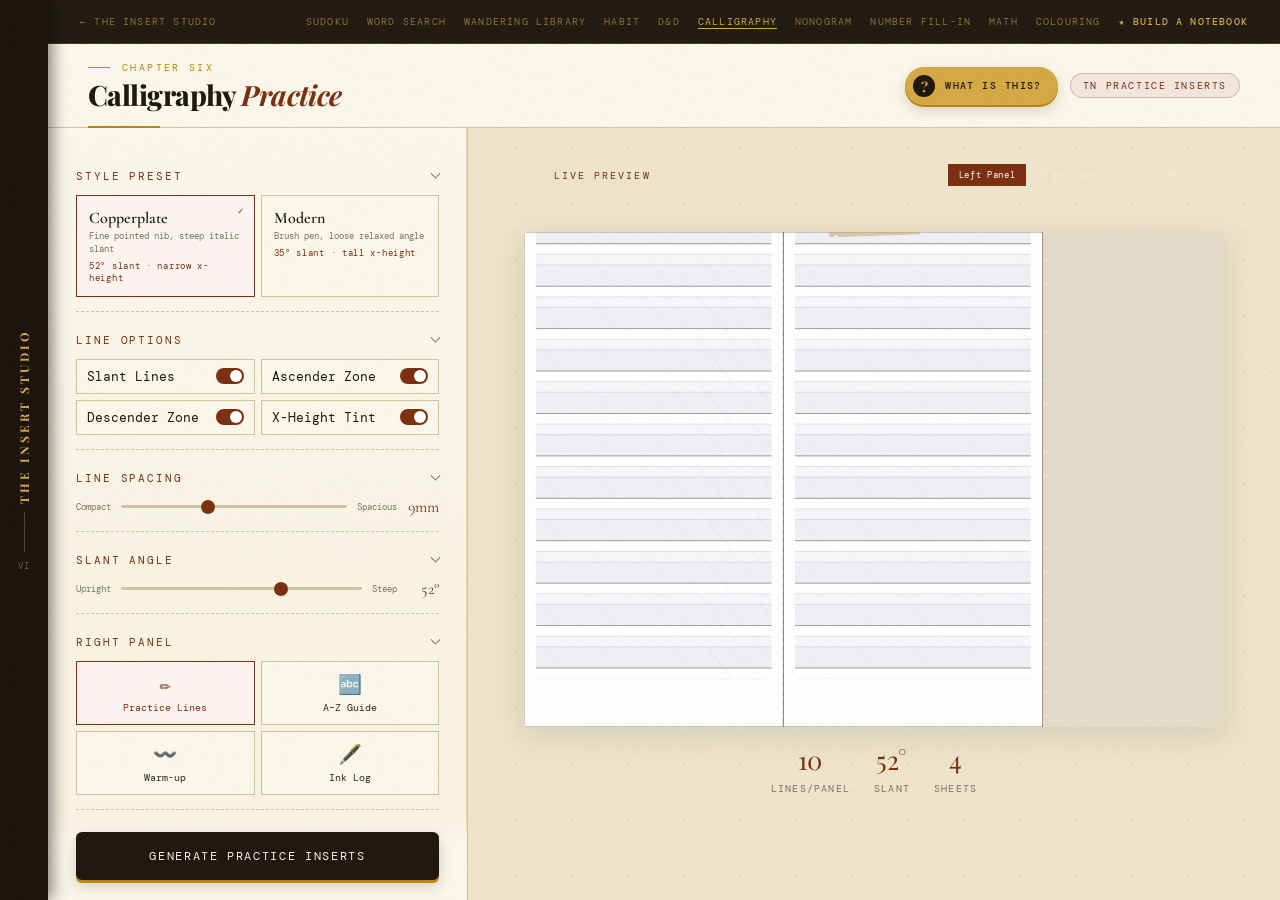
==== commit 5df2fc0b: "Remove Passport size from every insert; add Colouring Pages to the hub Regular (110x105 mm panels, f" ====
--- a/calligraphy/index.html
+++ b/calligraphy/index.html
@@ -171,19 +171,6 @@
     <input type="text" class="text-input" id="insertTitle" placeholder="e.g. My Calligraphy Practice" maxlength="32" oninput="updatePreview()">
   </div>
 
-  <!-- Size -->
-  <div class="section">
-    <div class="section-title">Notebook Size</div>
-    <div style="display:grid;grid-template-columns:1fr 1fr;gap:6px;">
-      <label style="cursor:pointer;"><input type="radio" name="size" value="regular" checked style="display:none" onchange="updatePreview()">
-        <div class="mode-btn active" id="size-regular" onclick="setSizeBtn('regular')"><span class="mode-icon">📓</span>Regular</div>
-      </label>
-      <label style="cursor:pointer;"><input type="radio" name="size" value="passport" style="display:none" onchange="updatePreview()">
-        <div class="mode-btn" id="size-passport" onclick="setSizeBtn('passport')"><span class="mode-icon">📔</span>Passport</div>
-      </label>
-    </div>
-  </div>
-
   <!-- Copies -->
   <div class="section">
     <div class="section-title">Copies</div>
@@ -303,13 +290,6 @@
   updatePreview();
 }
 
-function setSizeBtn(s) {
-  document.getElementById('size-regular').classList.toggle('active', s === 'regular');
-  document.getElementById('size-passport').classList.toggle('active', s === 'passport');
-  document.querySelector(`input[value="${s}"]`).checked = true;
-  updatePreview();
-}
-
 function changeCount(d) {
   const el = document.getElementById('countVal');
   el.value = Math.max(1, parseInt(el.value) + d);
@@ -325,14 +305,13 @@
   document.getElementById('slantVal').textContent = state.slant + '°';
 }
 
-function getSize()  { return document.querySelector('input[name="size"]:checked')?.value || 'regular'; }
 function getCount() { return parseInt(document.getElementById('countVal').value) || 4; }
 function getWord()  { return document.getElementById('practiceWord')?.value.trim() || ''; }
 function getTitle() { return document.getElementById('insertTitle')?.value.trim() || ''; }
 
 function updateStats() {
   const spacing = parseInt(document.getElementById('spacingSlider').value);
-  const ph = getSize() === 'regular' ? 210 : 98;
+  const ph = 210;
   const cfg = PRESETS[state.preset];
   const totalH = spacing * (1 + cfg.ascRatio + cfg.descRatio);
   const lines = Math.floor((ph - 16) / (totalH));
@@ -630,10 +609,8 @@
 function buildDoc() {
   const doc = new jsPDF({ orientation: 'landscape', unit: 'mm', format: 'a4' });
   PDFKit.register(doc);
-  const W = 297, H = 210;
-  const size = getSize();
-  const colW = size === 'regular' ? 110 : 134;
-  const ph = size === 'regular' ? 210 : 98;
+  const H = 210;
+  const colW = 110;
   const count = getCount();
   const title = getTitle();
   const word  = getWord();
@@ -648,24 +625,15 @@
     title,
     word,
   };
-  const perPage = size === 'regular' ? 2 : 4;
+  const perPage = 2;
 
   for (let i = 0; i < count; i++) {
     if (i > 0) doc.addPage();
     const n = (k) => ({ ...base, num: i * perPage + k });
 
-    if (size === 'regular') {
-      drawPracticeGrid(doc, 0, 0, colW, H, n(1));
-      drawRightPanel(doc, colW, 0, colW, H, n(2));
-      PDFKit.marks(doc, 'regular', { label: 'Calligraphy', title });
-    } else {
-      const sx = (W - colW * 2) / 2, sy = (H - ph * 2) / 2;
-      drawPracticeGrid(doc, sx, sy, colW, ph, n(1));
-      drawRightPanel(doc, sx + colW, sy, colW, ph, n(2));
-      drawPracticeGrid(doc, sx, sy + ph, colW, ph, n(3));
-      drawRightPanel(doc, sx + colW, sy + ph, colW, ph, n(4));
-      PDFKit.marks(doc, 'passport', { label: 'Calligraphy', title });
-    }
+    drawPracticeGrid(doc, 0, 0, colW, H, n(1));
+    drawRightPanel(doc, colW, 0, colW, H, n(2));
+    PDFKit.marks(doc, 'regular', { label: 'Calligraphy', title });
   }
   return doc;
 }
--- a/assets/tokens.css
+++ b/assets/tokens.css
@@ -28,3 +28,5 @@
   background-image: url("data:image/svg+xml,%3Csvg viewBox='0 0 200 200' xmlns='http://www.w3.org/2000/svg'%3E%3Cfilter id='n'%3E%3CfeTurbulence type='fractalNoise' baseFrequency='0.85' numOctaves='4' stitchTiles='stitch'/%3E%3C/filter%3E%3Crect width='100%25' height='100%25' filter='url(%23n)'/%3E%3C/svg%3E");
   background-size: 160px;
 }
+/* Phones: all type is rem-based, so a larger root makes every small label readable */
+@media (max-width: 600px) { html { font-size: 17.5px; } }
--- a/assets/studio.css
+++ b/assets/studio.css
@@ -31,6 +31,7 @@
 .topbar a:hover { color: var(--gold-lt); }
 .topbar-tools { display: flex; gap: 18px; overflow-x: auto; scrollbar-width: none; }
 .topbar-tools::-webkit-scrollbar { display: none; }
+.topbar-tools .topbar-nb, .topbar-drawer .topbar-nb { color: var(--gold-lt); font-weight: 500; }
 .topbar-tools a[aria-current="page"] { color: var(--gold-lt); border-bottom: 1px solid var(--gold-lt); }
 
 /* ── Page header: a quiet chapter opener ── */
@@ -189,4 +190,66 @@
   .settings-inner { padding: 16px 16px 8px; }
   .modal { padding: 24px; }
 }
+
+/* ── Touch & small-screen polish ── */
+.topbar-menu, .topbar-drawer { display: none; }
+.lightbox { position: fixed; inset: 0; z-index: 500; background: rgba(15,12,8,0.92); display: flex; flex-direction: column; }
+.lightbox-bar { display: flex; align-items: center; justify-content: space-between; gap: 12px; padding: 10px 16px; color: var(--paper); font-size: 0.7rem; letter-spacing: 0.12em; text-transform: uppercase; }
+.lightbox-bar button { font: inherit; letter-spacing: inherit; text-transform: inherit; color: var(--ink); background: var(--gold-lt); border: 0; border-radius: 6px; padding: 10px 16px; min-height: 44px; }
+.lightbox-scroll { flex: 1; overflow: auto; -webkit-overflow-scrolling: touch; padding: 0 16px 24px; }
+.lightbox-scroll img { display: block; width: 1100px; max-width: none; background: #fff; box-shadow: 0 10px 40px rgba(0,0,0,0.5); }
+@media (max-width: 900px) {
+  /* 16px inputs stop iOS Safari zooming the page on focus */
+  input[type=text], input[type=number], input[type=search], select, textarea, .text-input, .count-input, .habit-input, .seed-input { font-size: 16px; }
+  .topbar a { display: inline-flex; align-items: center; min-height: var(--topbar-h); }
+  .section-title { min-height: 44px; margin-bottom: 4px; }
+  .section.collapsed > .section-title { margin-bottom: 0; }
+  .radio-btn { min-height: 48px; }
+  .count-btn { width: 44px; height: 44px; }
+  .qty-btn { width: 40px; height: 40px; }
+  .preview-tab { min-height: 40px; padding-inline: 14px; }
+  .toggle { position: relative; }
+  .toggle::before { content: ''; position: absolute; inset: -12px -8px; }
+  .toggle-row, .insert-card { min-height: 52px; }
+  .modal-btn { min-height: 46px; }
+  /* tool pages define their own small controls later in the cascade, so match them with more specificity */
+  .settings-panel .qty-btn { width: 40px; height: 40px; }
+  .settings-panel .count-input, .settings-panel .count-val, .settings-panel .habit-input, .settings-panel .seed-input { min-height: 44px; }
+  .settings-panel .seed-roll, .settings-panel .regen-btn { min-height: 44px; }
+  .settings-panel .slider { height: 30px; background: linear-gradient(var(--rule), var(--rule)) center / 100% 3px no-repeat; }
+  .settings-panel .slider::-webkit-slider-thumb { width: 26px; height: 26px; }
+  .settings-panel .slider::-moz-range-thumb { width: 26px; height: 26px; border: 0; border-radius: 50%; background: var(--accent); }
+  #duplexOverride { display: inline-block; padding: 10px 0; }
+  .preview-sheet { cursor: zoom-in; }
+  .preview-sheet::after { content: 'Tap to zoom'; position: absolute; right: 8px; bottom: 8px; z-index: 3; font: 500 0.6rem 'DM Mono', monospace; letter-spacing: 0.1em; text-transform: uppercase; padding: 4px 8px; border-radius: 999px; background: rgba(29,22,13,0.75); color: var(--paper); pointer-events: none; }
+  .preview-header { flex-wrap: wrap; gap: 8px; }
+  .preview-tabs { flex-wrap: wrap; }
+}
+@media (max-width: 600px) {
+  /* tool switcher replaces the inline links */
+  .topbar { gap: 8px; }
+  .topbar-menu { display: inline-flex; align-items: center; gap: 8px; white-space: nowrap; max-width: 62vw; overflow: hidden; font: 500 0.62rem 'DM Mono', monospace; letter-spacing: 0.12em; text-transform: uppercase; color: var(--gold-lt); background: none; border: 1px solid rgba(184,134,11,0.45); border-radius: 999px; padding: 0 14px; min-height: 36px; }
+  .topbar-menu::after { content: ''; width: 6px; height: 6px; border-right: 1.5px solid currentColor; border-bottom: 1.5px solid currentColor; transform: rotate(45deg) translate(-2px, -2px); transition: transform .2s; }
+  .topbar-menu[aria-expanded="true"]::after { transform: rotate(-135deg) translate(-2px, -2px); }
+  .topbar-drawer { position: fixed; top: var(--topbar-h); left: 0; right: 0; z-index: 190; background: #1a120a; border-bottom: 1px solid rgba(184,134,11,0.3); padding: 8px 16px 16px; box-shadow: 0 16px 30px rgba(0,0,0,0.4); }
+  .topbar-drawer.open { display: block; }
+  .topbar-drawer a { color: rgba(212,168,67,0.75); text-decoration: none; text-transform: uppercase; letter-spacing: 0.12em; display: flex; align-items: center; justify-content: space-between; min-height: 48px; border-bottom: 1px dashed rgba(184,134,11,0.25); font-size: 0.72rem; }
+  .topbar-drawer a[aria-current="page"] { color: var(--gold-lt); }
+  .topbar-drawer a[aria-current="page"]::after { content: '●'; font-size: 0.5rem; }
+}
+@media (max-height: 520px) and (orientation: landscape) {
+  header { padding-block: 8px; min-height: 0; }
+  .chapter-eyebrow { display: none; }
+  .logo { font-size: 1.2rem; }
+  .preview-panel { padding-top: 16px; }
+}
+
+
+/* ── Embed mode (inside the notebook builder) ── */
+html.embed .topbar, html.embed .spine, html.embed header, html.embed .topbar-drawer, html.embed .settings-footer, html.embed .intro-btn { display: none !important; }
+html.embed body { display: block; padding: 0; height: auto; min-height: 100vh; overflow: visible; background: var(--warm-white); }
+html.embed body::after { display: none; }
+@media (min-width: 901px) { html.embed body { height: 100vh; overflow: hidden; } html.embed main { height: 100vh; } }
+html.embed .settings-inner { padding-bottom: 28px; }
+
 @media print { .topbar, .spine { display: none; } body { padding: 0; } }
